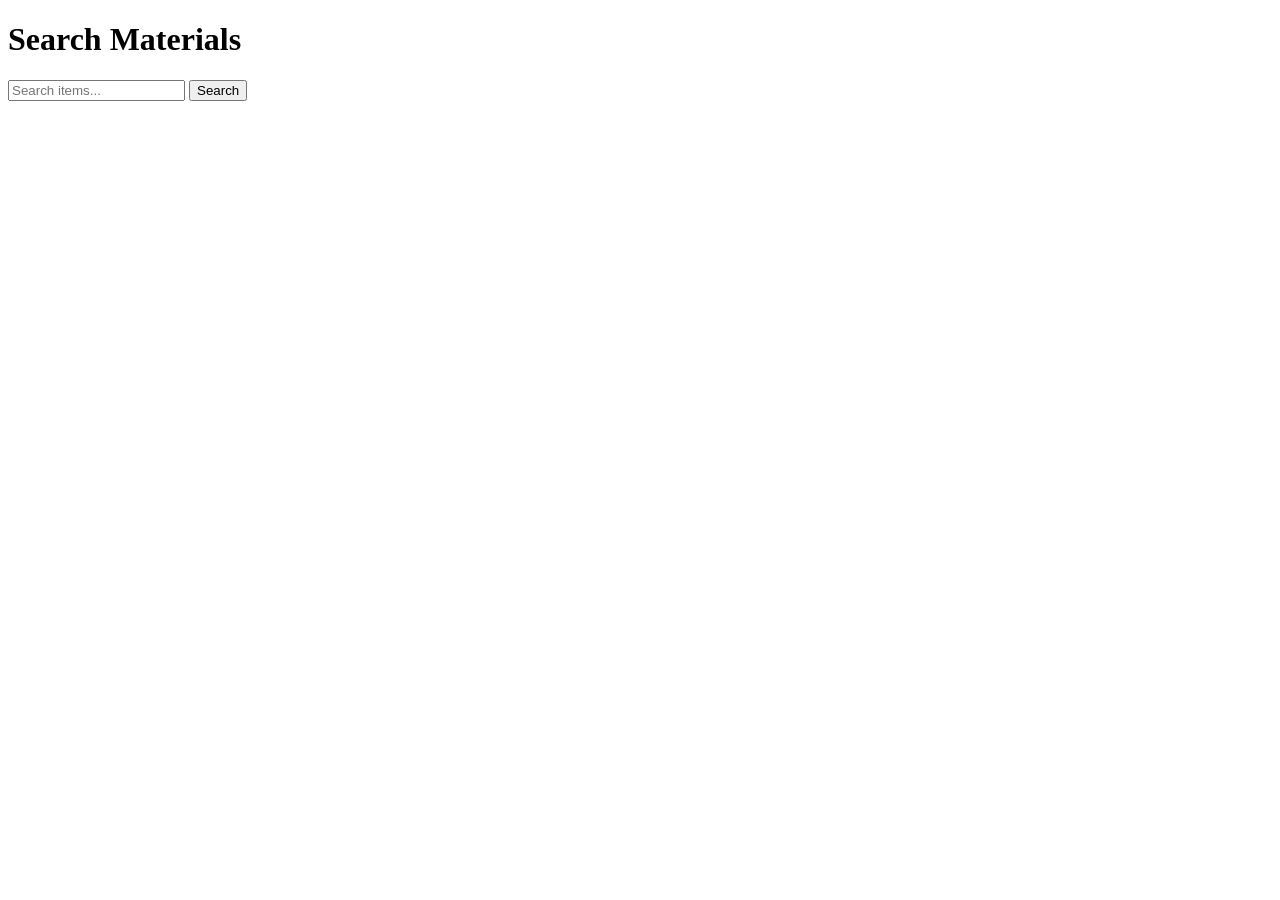
==== app/items.html @ 4fd1e631 "uploading the HTML Structure" ====
<!DOCTYPE html>
<html lang="en">
<head>
    <meta charset="UTF-8">
    <title>Search Materials — KANBAS</title>
    <link rel="preconnect" href="https://fonts.googleapis.com">
    <link href="https://fonts.googleapis.com/css2?family=Space+Mono:wght@400;700&family=Inter:wght@400;500;600;700&family=JetBrains+Mono:wght@400;500;700&display=swap" rel="stylesheet">
    <link rel="stylesheet" href="css/style.css">
</head>
<body class="app">
<div class="app-layout">
    <div id="nav-container"></div>
    <div class="content">
        <h1>Search Materials</h1>
        <p id="draft-hint" style="color:#777; margin-bottom:16px;"></p>

        <div id="category-tabs" class="category-tabs"></div>

        <form class="search-box" onsubmit="return false;">
            <input type="text" id="search-input" placeholder="Search items...">
            <button type="button" id="search-btn">Search</button>
        </form>

        <div id="item-grid"></div>
    </div>
</div>

<script src="js/nav.js"></script>
<script src="js/items-data.js"></script>
<script src="js/kanbas-store.js"></script>
<script>
    renderNav('items');

    const draft = getDraft();
    const hint = document.getElementById('draft-hint');
    hint.innerHTML = draft
        ? 'Building "<strong>' + draft.name + '</strong>" (' + getCategoryLabel(draft.category) + ') — <a href="kanbas_build.html">go to builder</a>'
        : 'Browsing only. <a href="kanbas_new.html">Start a Kanbas</a> to add items to a list.';

    let activeCategory = '';

    function renderTabs() {
        const tabsHtml = ['<button type="button" class="cat-tab' + (activeCategory === '' ? ' active' : '') + '" data-cat="">All</button>']
            .concat(CATEGORIES.map(function (c) {
                return '<button type="button" class="cat-tab' + (activeCategory === c.key ? ' active' : '') + '" data-cat="' + c.key + '">' + c.label + '</button>';
            }));
        document.getElementById('category-tabs').innerHTML = tabsHtml.join('');

        document.querySelectorAll('.cat-tab').forEach(function (btn) {
            btn.addEventListener('click', function () {
                activeCategory = btn.dataset.cat;
                renderTabs();
                renderGrid(document.getElementById('search-input').value);
            });
        });
    }

    function renderGrid(query) {
        const results = searchItems(query, activeCategory);
        const grid = document.getElementById('item-grid');

        if (results.length === 0) {
            grid.innerHTML = '<div class="empty-state">No items found.</div>';
            return;
        }

        grid.innerHTML = '<div class="item-grid">' + results.map(function (item) {
            return '<a class="item-card" href="item_detail.html?id=' + item.id + '">' +
                '<div class="name">' + item.name + '</div>' +
                '<div class="price">' + formatPeso(item.price) + '</div>' +
                '<div class="unit">per ' + item.unit + '</div>' +
                '</a>';
        }).join('') + '</div>';
    }

    renderTabs();
    renderGrid('');

    document.getElementById('search-btn').addEventListener('click', function () {
        renderGrid(document.getElementById('search-input').value);
    });
    document.getElementById('search-input').addEventListener('keyup', function () {
        renderGrid(this.value);
    });
</script>
</body>
</html>
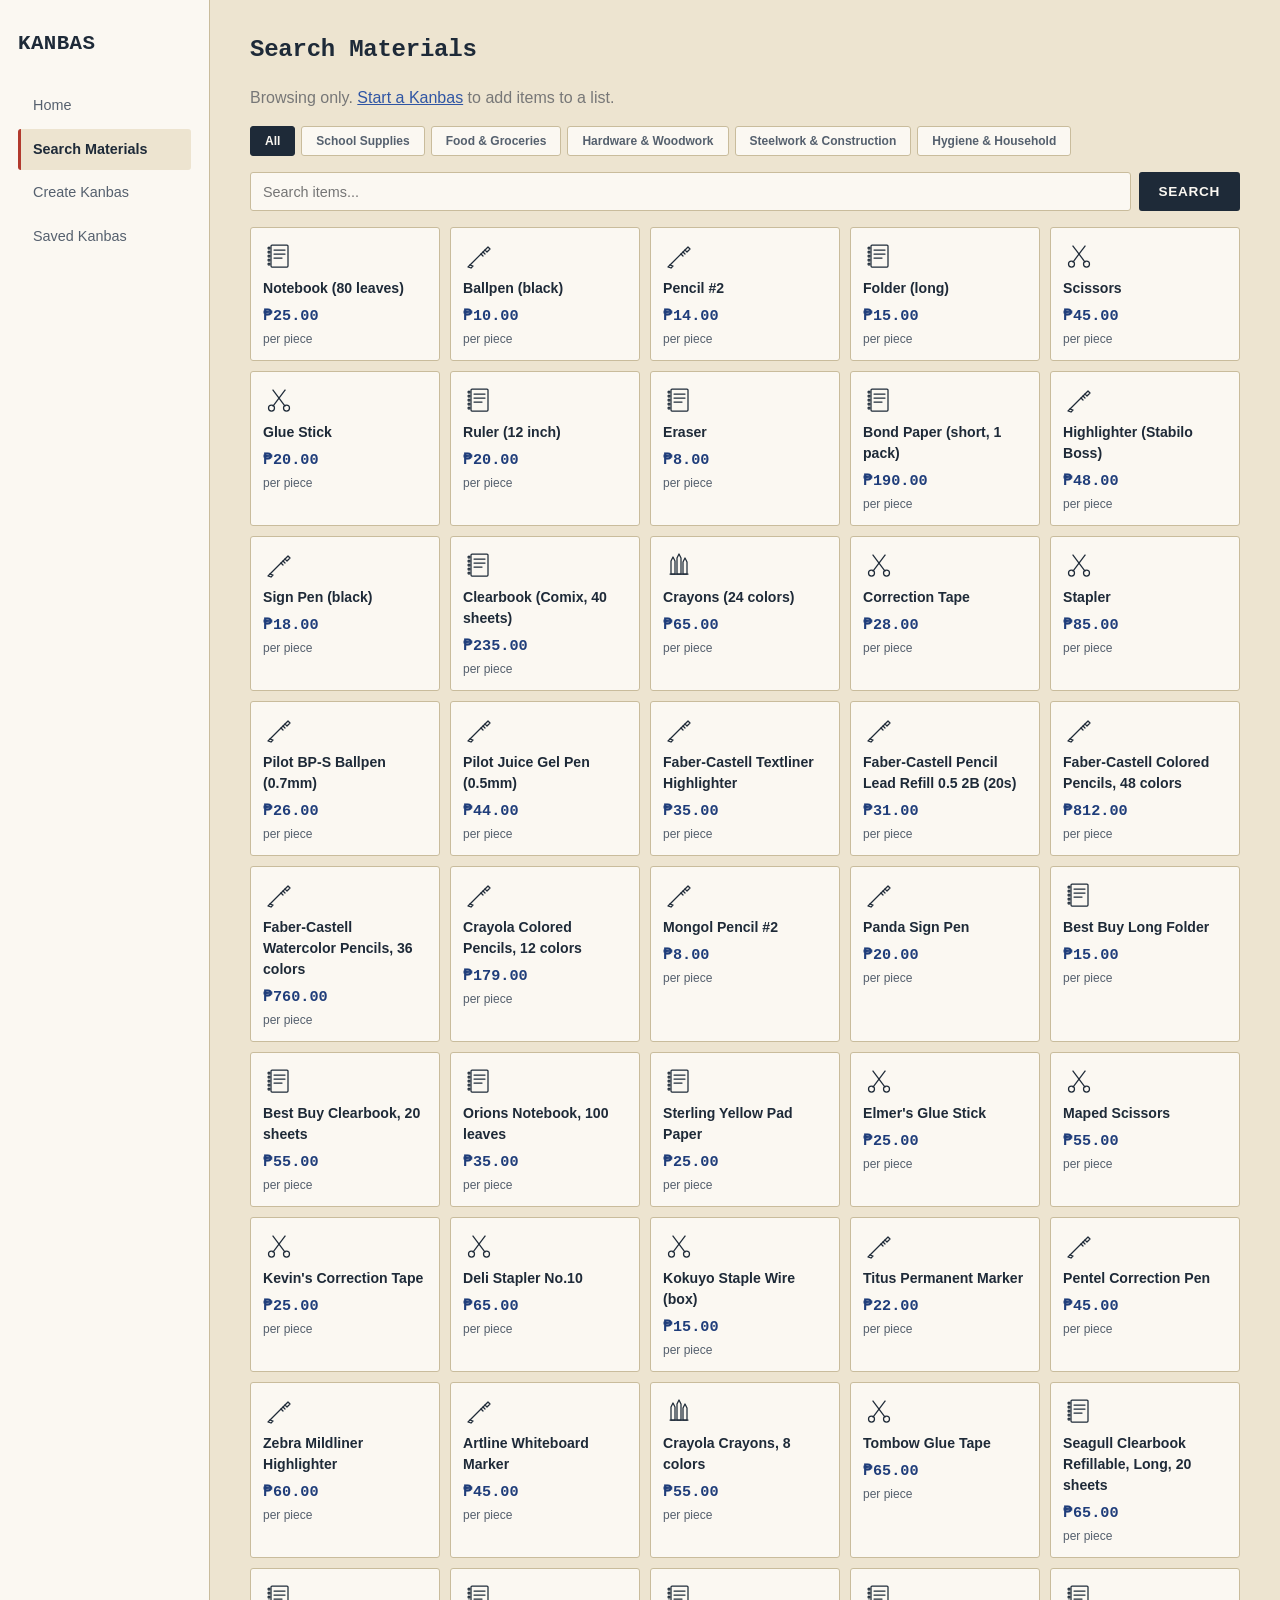
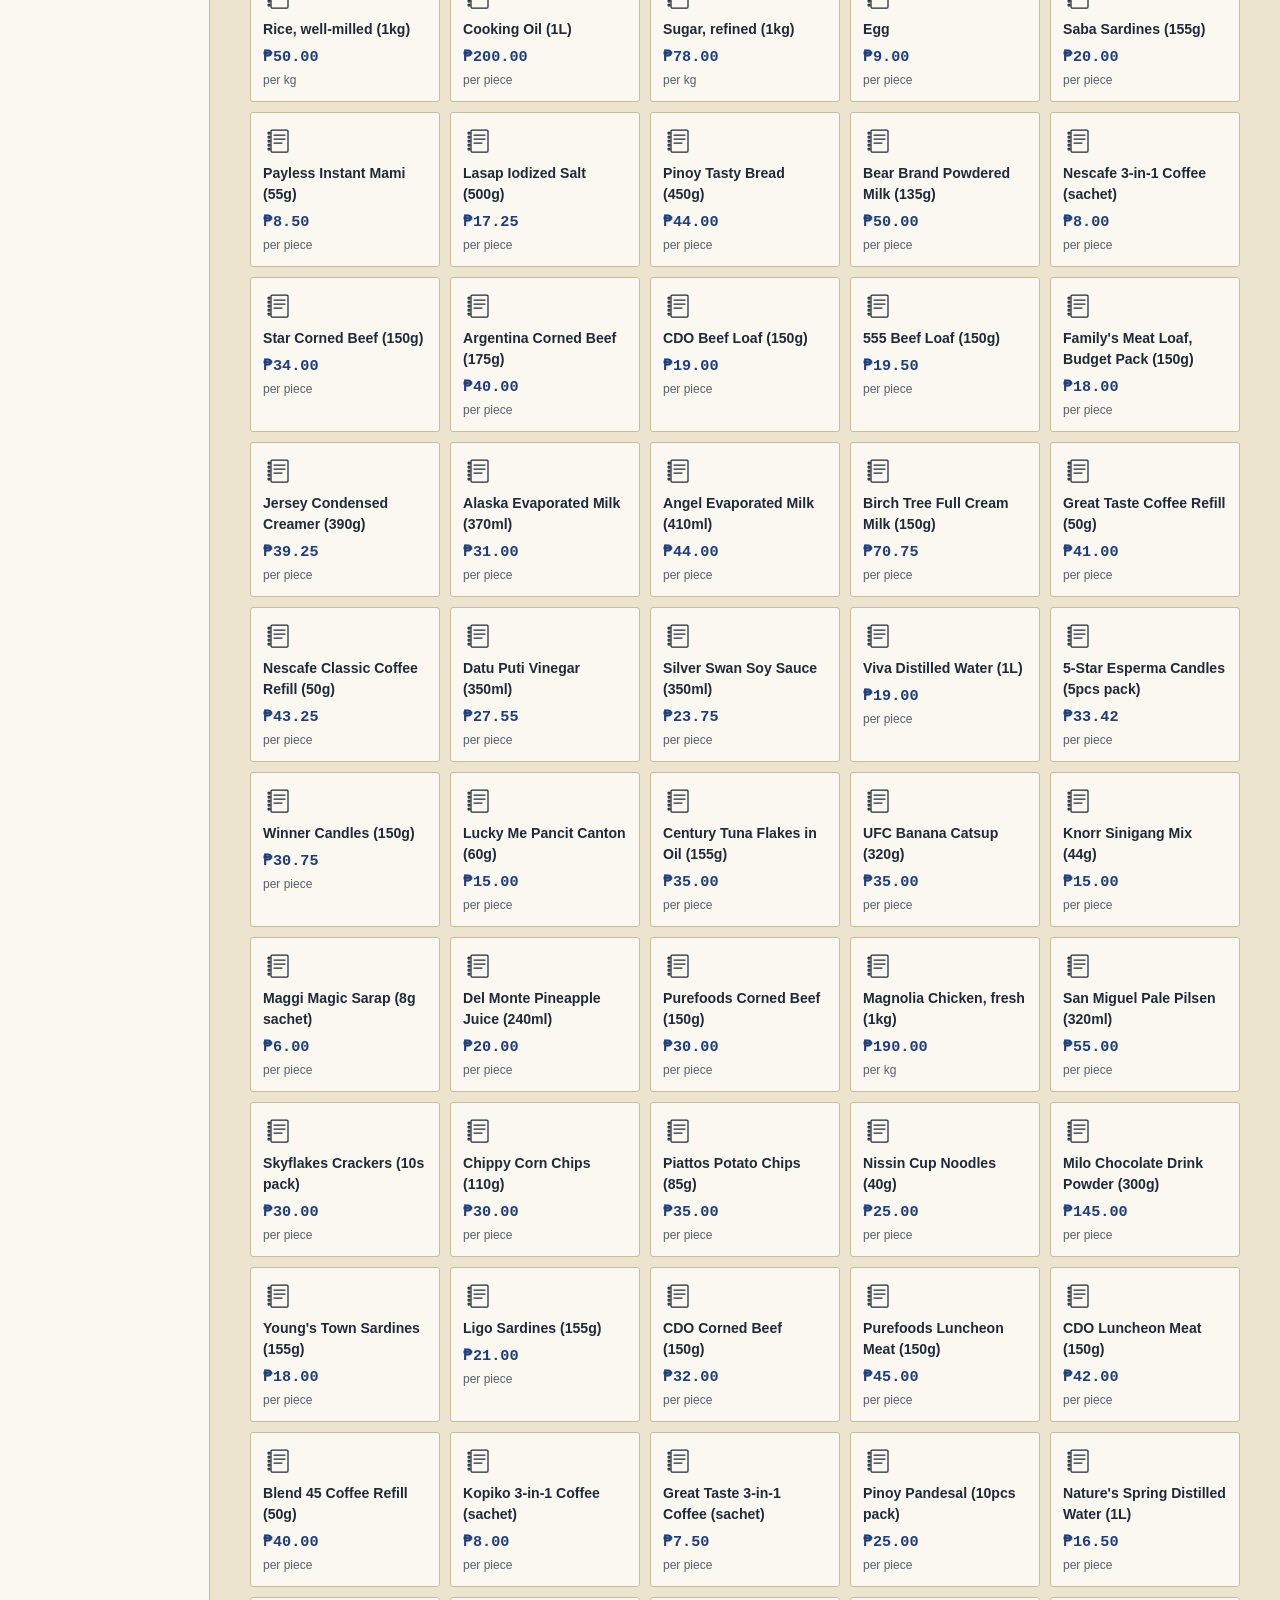
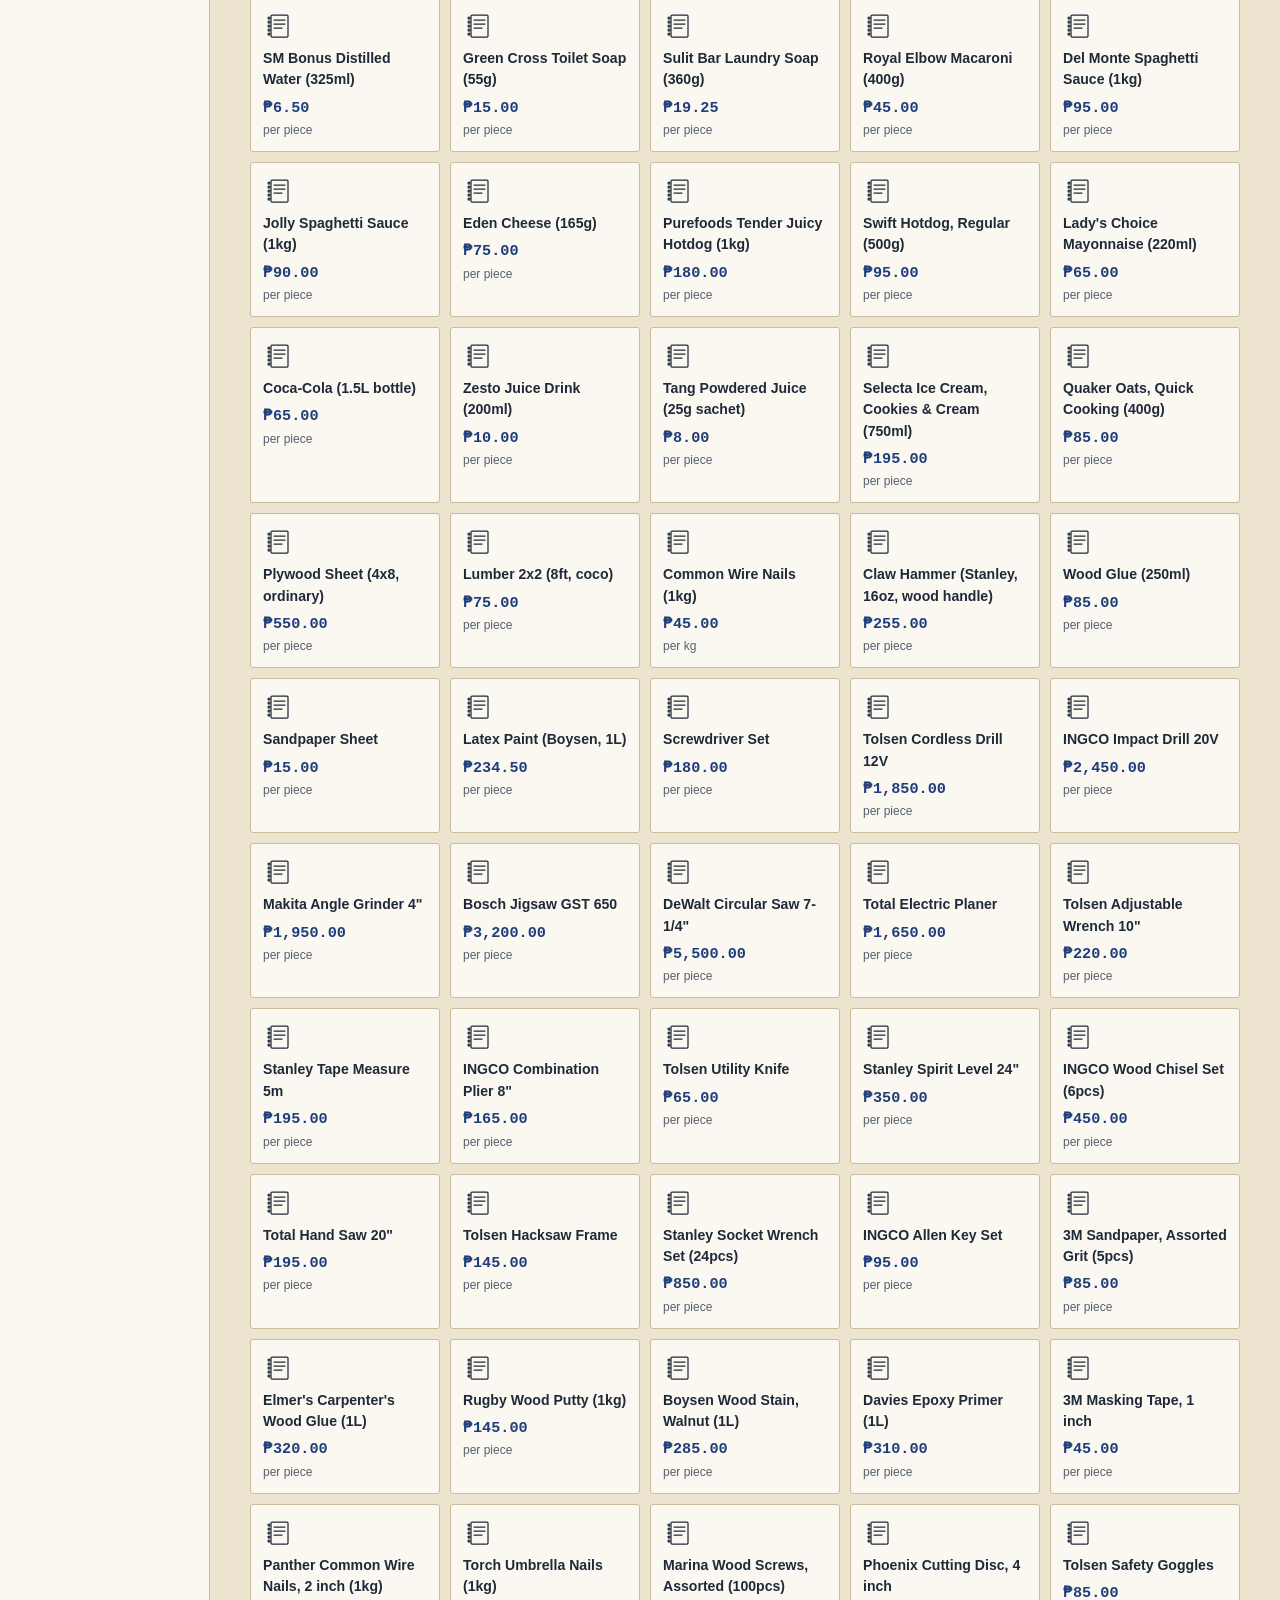
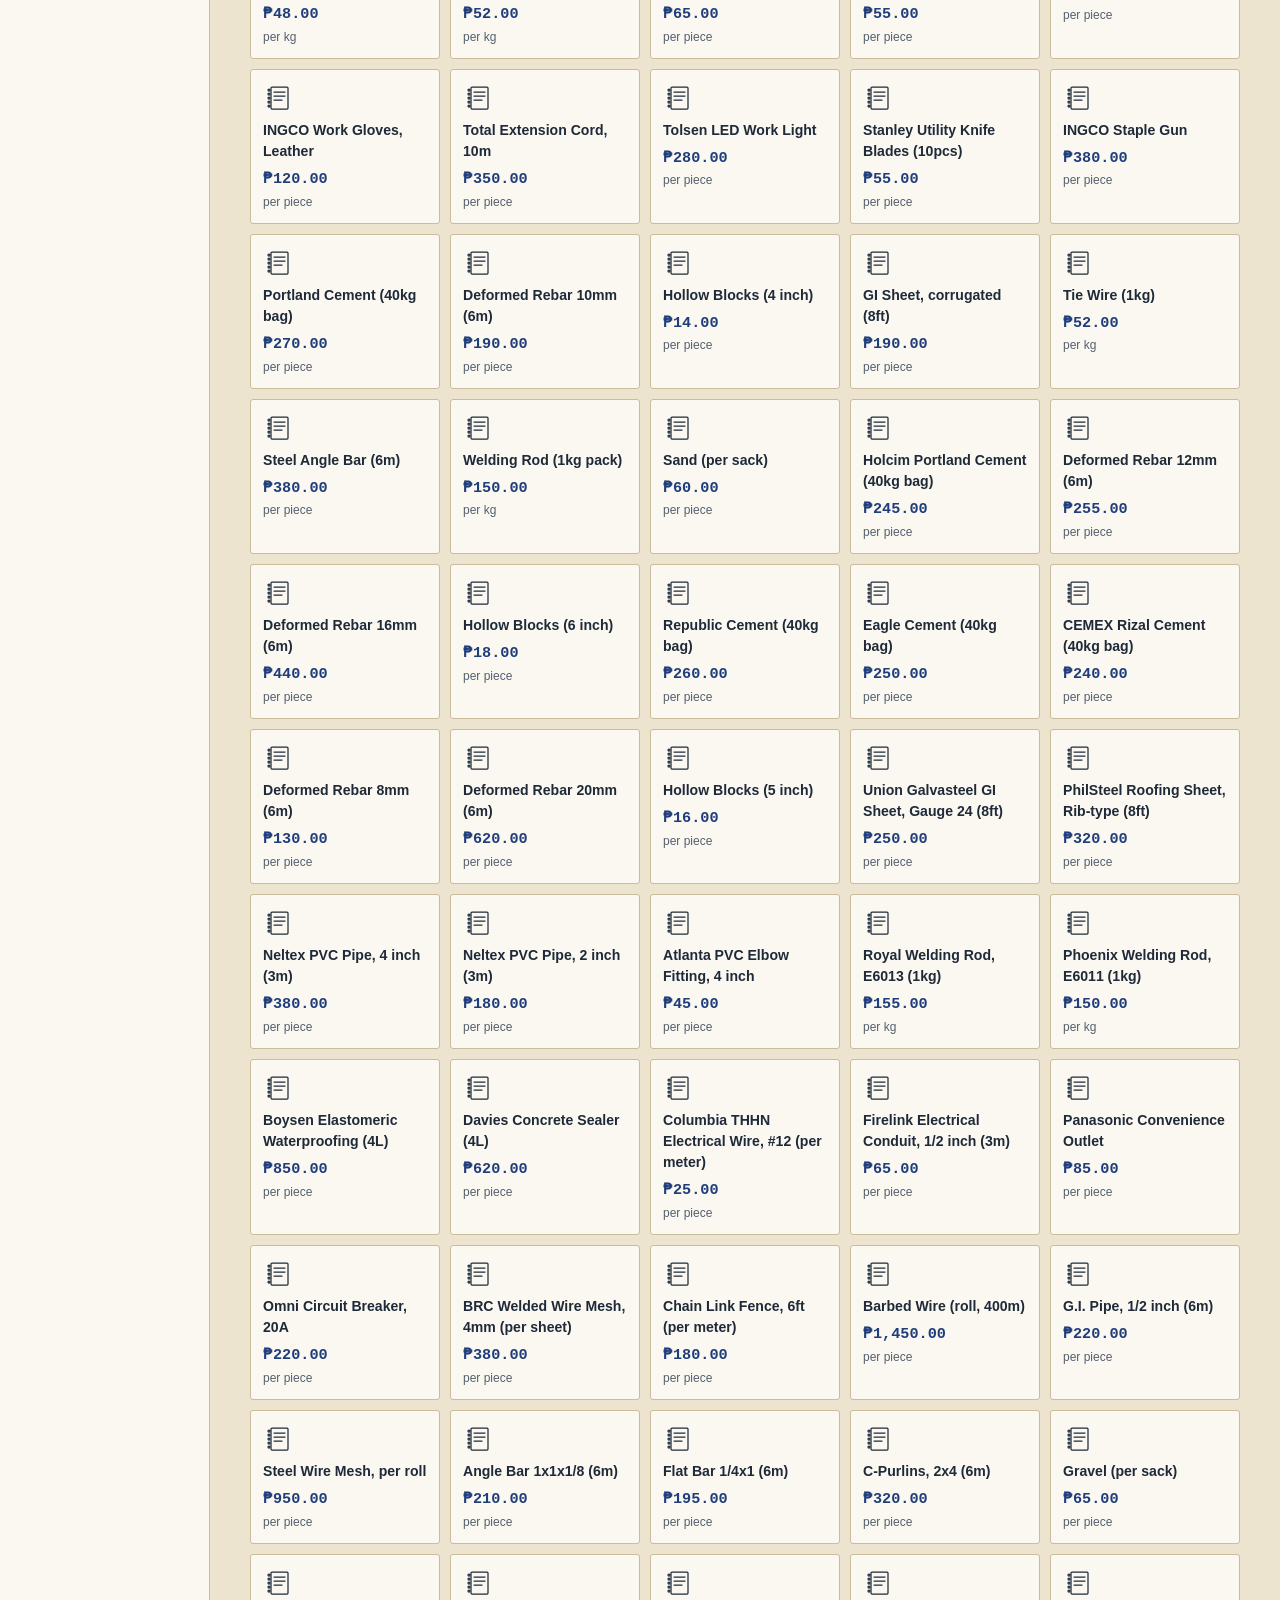
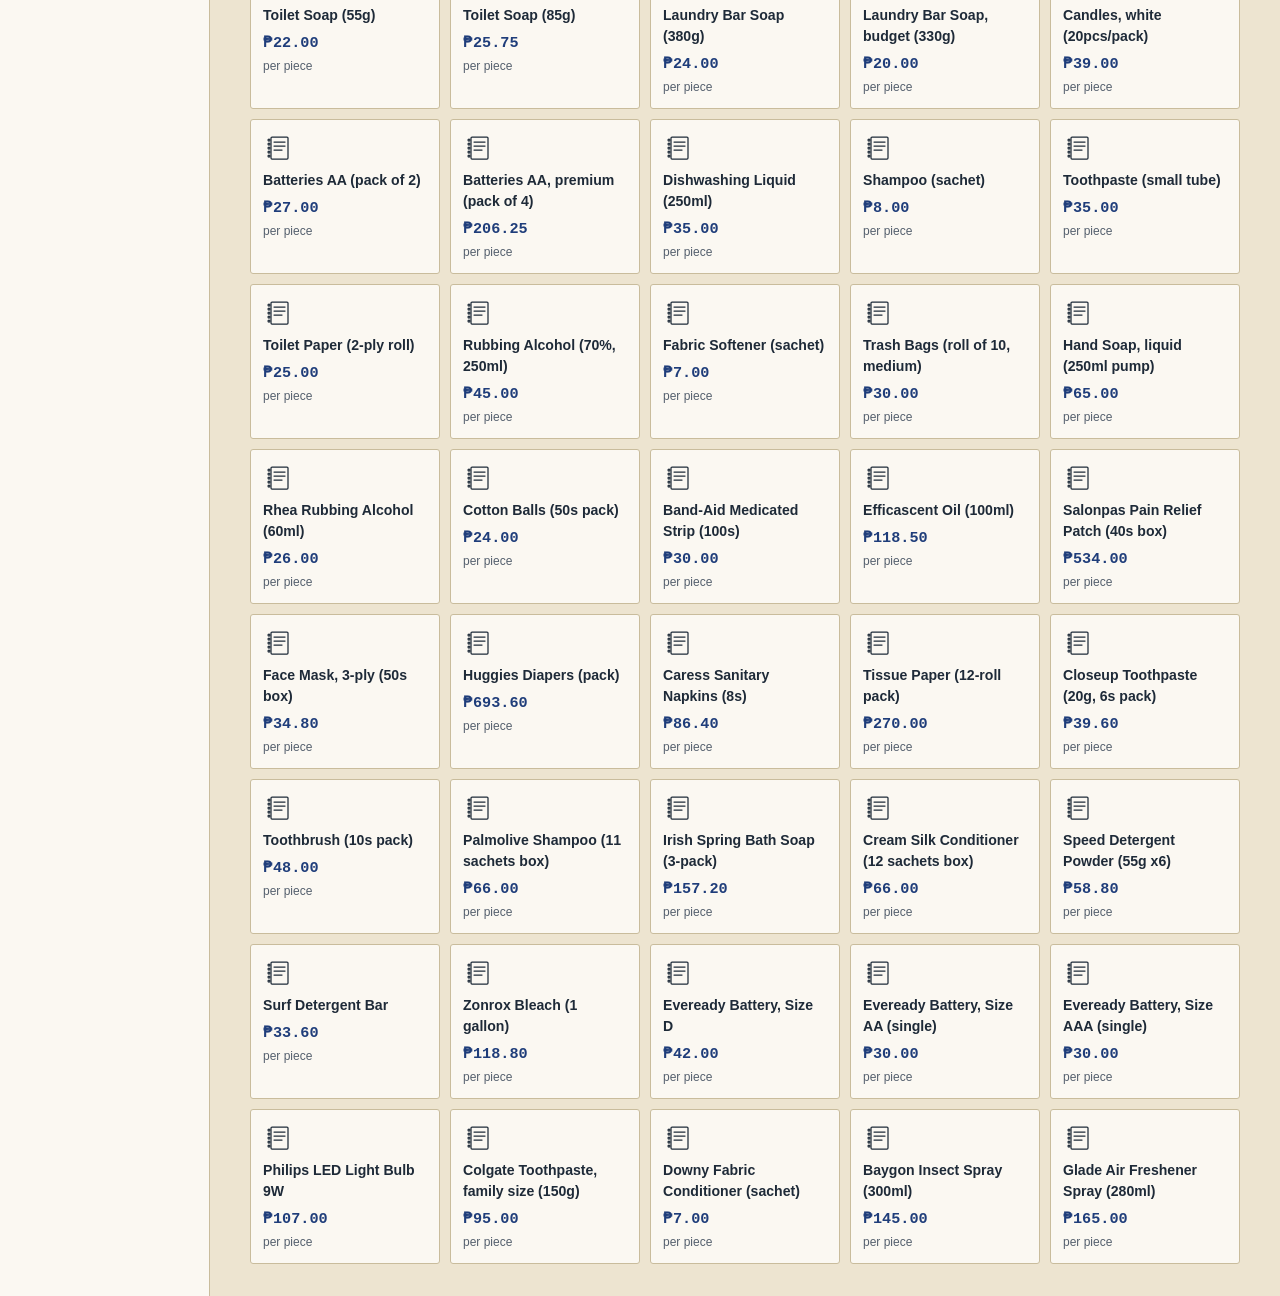
==== commit 02a45e16: "first batch item icons school supplies" ====
--- a/app/items.html
+++ b/app/items.html
@@ -27,6 +27,7 @@
 
 <script src="js/nav.js"></script>
 <script src="js/items-data.js"></script>
+<script src="js/icons-data.js"></script>
 <script src="js/kanbas-store.js"></script>
 <script>
     renderNav('items');
@@ -66,6 +67,7 @@
 
         grid.innerHTML = '<div class="item-grid">' + results.map(function (item) {
             return '<a class="item-card" href="item_detail.html?id=' + item.id + '">' +
+                '<div class="item-icon">' + getIconSvg(getIconForItem(item)) + '</div>' +
                 '<div class="name">' + item.name + '</div>' +
                 '<div class="price">' + formatPeso(item.price) + '</div>' +
                 '<div class="unit">per ' + item.unit + '</div>' +
--- a/app/css/style.css
+++ b/app/css/style.css
@@ -0,0 +1,708 @@
+/* ============================================================
+   KANBAS — Design tokens
+   Manila-folder / ledger-paper aesthetic. See docs/decisions/
+   for reasoning (ADR 0007, design pass).
+   ============================================================ */
+
+:root {
+    --paper: #EDE4D0;        /* manila folder background */
+    --paper-light: #FBF8F2;  /* card/panel surface, off-white paper */
+    --ink: #1E2A38;          /* primary text — ballpen ink navy-black */
+    --ink-soft: #55606E;     /* secondary/muted text */
+    --accent-blue: #2F55A4;  /* ballpen blue — primary interactive */
+    --accent-blue-dark: #1F3D7A;
+    --accent-red: #B23A2E;   /* red pen — remove/alert */
+    --accent-red-soft: #F3E3E0;
+    --line: #C9BC9C;         /* ledger rule line */
+    --line-light: #E2D9C2;
+    --radius: 3px;
+}
+
+* {
+    box-sizing: border-box;
+    margin: 0;
+    padding: 0;
+}
+
+body {
+    background: var(--paper);
+    color: var(--ink);
+    font-family: 'Inter', -apple-system, sans-serif;
+    line-height: 1.5;
+}
+
+a {
+    color: var(--accent-blue);
+}
+
+:focus-visible {
+    outline: 2px solid var(--accent-blue);
+    outline-offset: 2px;
+}
+
+/* ============================================================
+   Auth-card layout (kept for standalone centered cards)
+   ============================================================ */
+
+body:not(.app) {
+    display: flex;
+    align-items: center;
+    justify-content: center;
+    min-height: 100vh;
+}
+
+.auth-card {
+    width: 100%;
+    max-width: 380px;
+    padding: 32px;
+    background: var(--paper-light);
+    border: 1px solid var(--line);
+    border-radius: var(--radius);
+}
+
+.auth-card h1 {
+    font-family: 'Space Mono', monospace;
+    font-size: 1.3rem;
+    margin-bottom: 24px;
+}
+
+/* ============================================================
+   App layout
+   ============================================================ */
+
+body.app {
+    display: block;
+}
+
+.app-layout {
+    display: flex;
+    min-height: 100vh;
+}
+
+.sidebar {
+    width: 210px;
+    flex-shrink: 0;
+    background: var(--paper-light);
+    border-right: 1px solid var(--line);
+    padding: 28px 18px;
+    display: flex;
+    flex-direction: column;
+    gap: 2px;
+}
+
+.sidebar-title {
+    font-family: 'Space Mono', monospace;
+    font-weight: 700;
+    font-size: 1.3rem;
+    letter-spacing: 0.02em;
+    margin-bottom: 24px;
+    color: var(--ink);
+}
+
+.sidebar a {
+    display: block;
+    padding: 10px 12px;
+    border-radius: var(--radius);
+    color: var(--ink-soft);
+    text-decoration: none;
+    font-size: 0.9rem;
+    font-weight: 500;
+    border-left: 3px solid transparent;
+}
+
+.sidebar a:hover {
+    background: var(--line-light);
+    color: var(--ink);
+}
+
+.sidebar a.active {
+    background: var(--paper);
+    color: var(--ink);
+    border-left: 3px solid var(--accent-red);
+    font-weight: 700;
+}
+
+.content {
+    flex: 1;
+    padding: 32px 40px;
+    max-width: 1100px;
+}
+
+.content h1 {
+    font-family: 'Space Mono', monospace;
+    font-size: 1.5rem;
+    margin-bottom: 18px;
+    letter-spacing: -0.01em;
+}
+
+.content h2 {
+    font-family: 'Space Mono', monospace;
+    font-size: 1rem;
+    text-transform: uppercase;
+    letter-spacing: 0.06em;
+    color: var(--ink-soft);
+    margin-bottom: 12px;
+}
+
+/* ============================================================
+   Split panel
+   ============================================================ */
+
+.split-panel {
+    display: flex;
+    gap: 24px;
+    align-items: flex-start;
+}
+
+.panel {
+    flex: 1;
+    background: var(--paper-light);
+    border: 1px solid var(--line);
+    border-radius: var(--radius);
+    padding: 22px;
+}
+
+/* ============================================================
+   Item grid / cards
+   ============================================================ */
+
+.item-grid {
+    display: grid;
+    grid-template-columns: repeat(auto-fill, minmax(160px, 1fr));
+    gap: 10px;
+}
+
+.item-card {
+    background: var(--paper-light);
+    border: 1px solid var(--line);
+    border-radius: var(--radius);
+    padding: 12px;
+    text-decoration: none;
+    color: var(--ink);
+    transition: border-color 0.15s ease, transform 0.15s ease;
+}
+
+.item-card:hover {
+    border-color: var(--accent-blue);
+    transform: translateY(-1px);
+}
+
+.item-card .name {
+    font-weight: 600;
+    font-size: 0.88rem;
+    margin-bottom: 6px;
+}
+
+.item-card .price {
+    font-family: 'JetBrains Mono', monospace;
+    color: var(--accent-blue-dark);
+    font-size: 0.95rem;
+    font-weight: 700;
+}
+
+.item-card .unit {
+    color: var(--ink-soft);
+    font-size: 0.75rem;
+    margin-top: 2px;
+}
+
+/* ============================================================
+   Source verification tag
+   ============================================================ */
+
+.source-tag {
+    display: inline-block;
+    margin-top: 10px;
+    padding: 5px 10px;
+    border-radius: var(--radius);
+    font-family: 'JetBrains Mono', monospace;
+    font-size: 0.72rem;
+}
+
+.source-tag.verified {
+    background: #E4EDE0;
+    color: #3D6B32;
+}
+
+.source-tag.estimated {
+    background: var(--line-light);
+    color: var(--ink-soft);
+}
+
+/* ============================================================
+   Category tabs
+   ============================================================ */
+
+.category-tabs {
+    display: flex;
+    flex-wrap: wrap;
+    gap: 6px;
+    margin-bottom: 16px;
+}
+
+.cat-tab {
+    width: auto;
+    background: var(--paper-light);
+    color: var(--ink-soft);
+    border: 1px solid var(--line);
+    padding: 7px 14px;
+    font-size: 0.75rem;
+    text-transform: none;
+    letter-spacing: 0;
+    font-weight: 600;
+}
+
+.cat-tab:hover {
+    border-color: var(--accent-blue);
+    background: var(--paper-light);
+    color: var(--ink);
+}
+
+.cat-tab.active {
+    background: var(--ink);
+    color: var(--paper-light);
+    border-color: var(--ink);
+}
+
+/* ============================================================
+   Search
+   ============================================================ */
+
+.search-box {
+    display: flex;
+    gap: 8px;
+    margin-bottom: 16px;
+}
+
+.search-box input {
+    flex: 1;
+    padding: 10px 12px;
+    border: 1px solid var(--line);
+    border-radius: var(--radius);
+    background: var(--paper-light);
+    font-family: 'Inter', sans-serif;
+    font-size: 0.9rem;
+}
+
+.search-box input:focus {
+    border-color: var(--accent-blue);
+    outline: none;
+}
+
+/* ============================================================
+   Buttons — stamped/official look
+   ============================================================ */
+
+button, .field input, select {
+    font-family: 'Inter', sans-serif;
+}
+
+button {
+    width: 100%;
+    padding: 11px;
+    background: var(--ink);
+    color: var(--paper-light);
+    border: 2px solid var(--ink);
+    border-radius: var(--radius);
+    font-size: 0.85rem;
+    font-weight: 700;
+    text-transform: uppercase;
+    letter-spacing: 0.05em;
+    cursor: pointer;
+    transition: background 0.15s ease, color 0.15s ease;
+}
+
+button:hover {
+    background: var(--accent-blue);
+    border-color: var(--accent-blue);
+}
+
+.small-btn {
+    width: auto;
+    padding: 7px 14px;
+    font-size: 0.75rem;
+}
+
+.remove-btn {
+    width: auto;
+    background: transparent;
+    color: var(--accent-red);
+    border: 2px solid var(--accent-red);
+    padding: 6px 12px;
+    font-size: 0.72rem;
+}
+
+.remove-btn:hover {
+    background: var(--accent-red);
+    color: var(--paper-light);
+    border-color: var(--accent-red);
+}
+
+.search-box button {
+    width: auto;
+    padding: 10px 18px;
+}
+
+/* ============================================================
+   Tables — ledger style
+   ============================================================ */
+
+table {
+    width: 100%;
+    border-collapse: collapse;
+    margin-bottom: 12px;
+}
+
+th {
+    text-align: left;
+    padding: 8px 8px;
+    font-family: 'Space Mono', monospace;
+    font-size: 0.7rem;
+    text-transform: uppercase;
+    letter-spacing: 0.06em;
+    color: var(--ink-soft);
+    border-bottom: 2px solid var(--ink);
+}
+
+td {
+    text-align: left;
+    padding: 9px 8px;
+    border-bottom: 1px solid var(--line-light);
+    font-size: 0.88rem;
+}
+
+td:nth-child(3), td:nth-child(4) {
+    font-family: 'JetBrains Mono', monospace;
+}
+
+/* ============================================================
+   Totals — the "stamped total" block
+   ============================================================ */
+
+.totals {
+    text-align: right;
+    font-family: 'JetBrains Mono', monospace;
+    font-size: 0.9rem;
+    margin-top: 10px;
+    color: var(--ink-soft);
+}
+
+.totals .grand {
+    font-weight: 700;
+    font-size: 1.25rem;
+    color: var(--ink);
+    margin-top: 6px;
+    padding-top: 10px;
+    border-top: 2px solid var(--ink);
+}
+
+/* ============================================================
+   Forms
+   ============================================================ */
+
+.field {
+    margin-bottom: 16px;
+}
+
+.field label {
+    display: block;
+    font-size: 0.78rem;
+    font-weight: 600;
+    margin-bottom: 5px;
+    color: var(--ink-soft);
+}
+
+.field input, .field select {
+    width: 100%;
+    padding: 10px 12px;
+    border: 1px solid var(--line);
+    border-radius: var(--radius);
+    background: var(--paper-light);
+    font-size: 0.9rem;
+}
+
+.field input:focus, .field select:focus {
+    border-color: var(--accent-blue);
+    outline: none;
+}
+
+.inline-form {
+    display: flex;
+    gap: 8px;
+    margin-top: 10px;
+}
+
+.inline-form input {
+    padding: 8px 10px;
+    border: 1px solid var(--line);
+    border-radius: var(--radius);
+    background: var(--paper-light);
+}
+
+/* ============================================================
+   States / messages
+   ============================================================ */
+
+.error {
+    background: var(--accent-red-soft);
+    color: var(--accent-red);
+    padding: 11px 14px;
+    border-radius: var(--radius);
+    margin-bottom: 16px;
+    font-size: 0.85rem;
+    border-left: 3px solid var(--accent-red);
+}
+
+.switch-link {
+    margin-top: 16px;
+    font-size: 0.88rem;
+    text-align: center;
+    color: var(--ink-soft);
+}
+
+.empty-state {
+    color: var(--ink-soft);
+    font-size: 0.88rem;
+    padding: 28px 0;
+    text-align: center;
+}
+
+/* ============================================================
+   Kanbas list items
+   ============================================================ */
+
+.kanbas-list-item {
+    display: block;
+    padding: 14px 16px;
+    background: var(--paper-light);
+    border: 1px solid var(--line);
+    border-left: 3px solid var(--line);
+    border-radius: var(--radius);
+    margin-bottom: 8px;
+    text-decoration: none;
+    color: var(--ink);
+    transition: border-left-color 0.15s ease;
+}
+
+.kanbas-list-item:hover {
+    border-left-color: var(--accent-blue);
+}
+
+.kanbas-list-item strong {
+    font-weight: 700;
+}
+
+.kanbas-list-item .meta {
+    color: var(--ink-soft);
+    font-size: 0.8rem;
+    margin-top: 3px;
+    font-family: 'JetBrains Mono', monospace;
+}
+
+/* ============================================================
+   Landing page
+   ============================================================ */
+
+.landing {
+    min-height: 100vh;
+    display: flex;
+    flex-direction: column;
+    background: var(--paper);
+    background-image:
+        repeating-linear-gradient(var(--paper) 0px, var(--paper) 31px, var(--line-light) 32px);
+}
+
+.landing-nav {
+    display: flex;
+    justify-content: space-between;
+    align-items: center;
+    padding: 28px 48px;
+}
+
+.landing-wordmark {
+    font-family: 'Space Mono', monospace;
+    font-weight: 700;
+    font-size: 1.3rem;
+    letter-spacing: 0.02em;
+    color: var(--ink);
+    text-decoration: none;
+}
+
+.landing-nav a.enter-link {
+    font-family: 'Space Mono', monospace;
+    font-size: 0.82rem;
+    font-weight: 700;
+    text-transform: uppercase;
+    letter-spacing: 0.05em;
+    color: var(--ink);
+    text-decoration: none;
+    border: 2px solid var(--ink);
+    padding: 9px 18px;
+    border-radius: var(--radius);
+    transition: background 0.15s ease, color 0.15s ease;
+}
+
+.landing-nav a.enter-link:hover {
+    background: var(--ink);
+    color: var(--paper-light);
+}
+
+.hero {
+    flex: 1;
+    display: flex;
+    flex-direction: column;
+    justify-content: center;
+    padding: 40px 48px 80px;
+    max-width: 900px;
+}
+
+.hero-eyebrow {
+    font-family: 'JetBrains Mono', monospace;
+    font-size: 0.78rem;
+    text-transform: uppercase;
+    letter-spacing: 0.12em;
+    color: var(--accent-blue-dark);
+    margin-bottom: 18px;
+}
+
+.hero h1 {
+    font-family: 'Space Mono', monospace;
+    font-size: clamp(1.9rem, 4.5vw, 3.1rem);
+    line-height: 1.25;
+    font-weight: 700;
+    color: var(--ink);
+    letter-spacing: -0.01em;
+}
+
+.word-stamp-wrap {
+    display: inline-flex;
+    vertical-align: bottom;
+    margin-top: 6px;
+}
+
+.word-stamp {
+    display: inline-block;
+    background: var(--ink);
+    color: var(--paper-light);
+    padding: 4px 16px 8px;
+    border-radius: var(--radius);
+    transform: rotate(-2deg);
+}
+
+.word-stamp.stamp-anim {
+    animation: stampIn 0.45s cubic-bezier(0.2, 0.8, 0.3, 1);
+}
+
+@keyframes stampIn {
+    0% { opacity: 0; transform: scale(1.6) rotate(-10deg); }
+    55% { opacity: 1; transform: scale(0.94) rotate(1deg); }
+    100% { opacity: 1; transform: scale(1) rotate(-2deg); }
+}
+
+@media (prefers-reduced-motion: reduce) {
+    .word-stamp.stamp-anim { animation: none; }
+}
+
+.hero-sub {
+    margin-top: 26px;
+    font-size: 1.05rem;
+    color: var(--ink-soft);
+    max-width: 480px;
+    line-height: 1.6;
+}
+
+.hero-cta {
+    display: flex;
+    align-items: center;
+    gap: 20px;
+    margin-top: 34px;
+}
+
+.hero-cta .btn-primary {
+    width: auto;
+    padding: 14px 26px;
+    font-size: 0.85rem;
+}
+
+.hero-cta .btn-ghost {
+    font-family: 'Space Mono', monospace;
+    font-size: 0.85rem;
+    font-weight: 700;
+    color: var(--ink);
+    text-decoration: none;
+    border-bottom: 2px solid var(--accent-red);
+    padding-bottom: 2px;
+}
+
+.how-it-works {
+    background: var(--paper-light);
+    border-top: 1px solid var(--line);
+    padding: 50px 48px;
+}
+
+.how-it-works-inner {
+    max-width: 900px;
+    display: grid;
+    grid-template-columns: repeat(3, 1fr);
+    gap: 32px;
+}
+
+.step-num {
+    font-family: 'JetBrains Mono', monospace;
+    font-weight: 700;
+    color: var(--accent-blue);
+    font-size: 0.85rem;
+    margin-bottom: 8px;
+}
+
+.step-title {
+    font-family: 'Space Mono', monospace;
+    font-weight: 700;
+    font-size: 1rem;
+    margin-bottom: 6px;
+}
+
+.step-desc {
+    color: var(--ink-soft);
+    font-size: 0.87rem;
+    line-height: 1.5;
+}
+
+@media (max-width: 720px) {
+    .how-it-works-inner {
+        grid-template-columns: 1fr;
+    }
+    .landing-nav, .hero, .how-it-works {
+        padding-left: 24px;
+        padding-right: 24px;
+    }
+    .app-layout {
+        flex-direction: column;
+    }
+    .sidebar {
+        width: 100%;
+        flex-direction: row;
+        overflow-x: auto;
+        padding: 14px;
+    }
+    .split-panel {
+        flex-direction: column;
+    }
+}
+
+
+/* =========================
+   ICONS 
+   ========================= */
+
+.item-icon {
+    color: var(--ink);
+    width: 32px;
+    height: 32px;
+    margin-bottom: 6px;
+}
+
+.item-icon svg {
+    width: 100%;
+    height: 100%;
+}
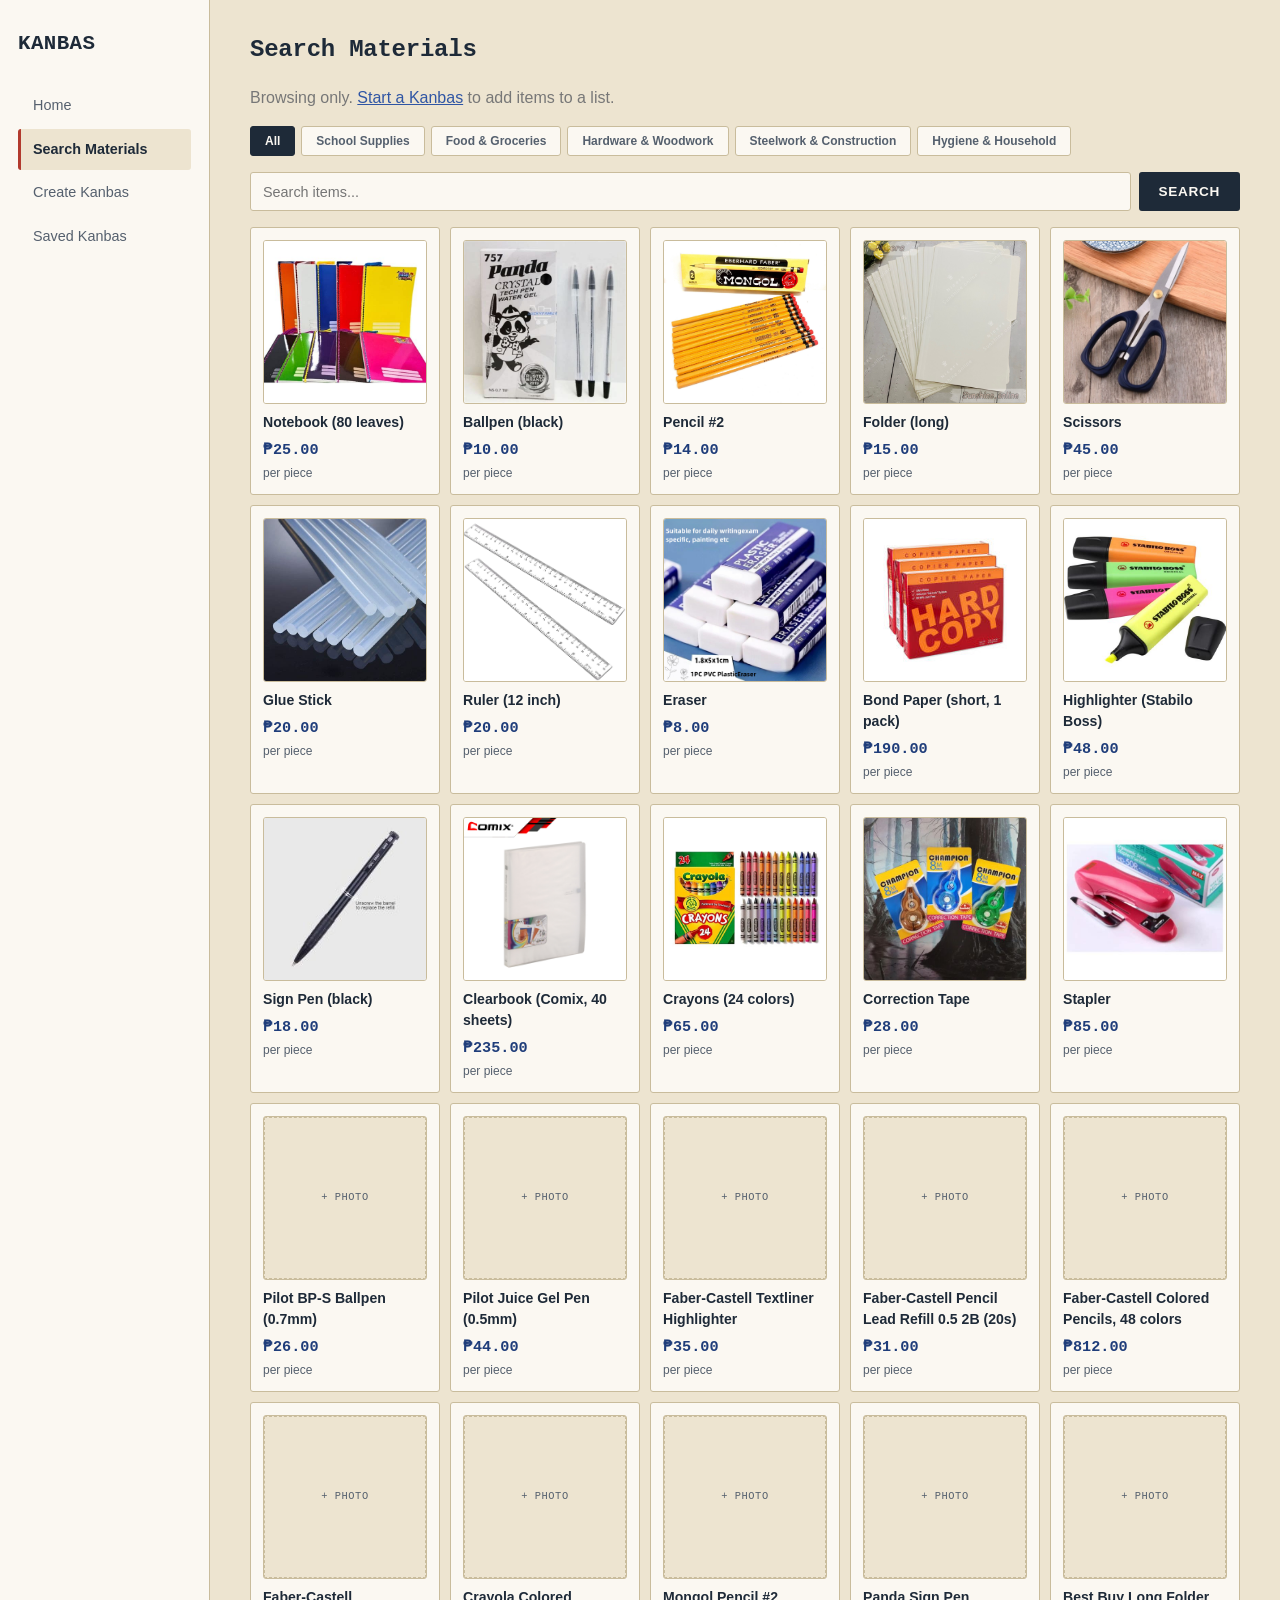
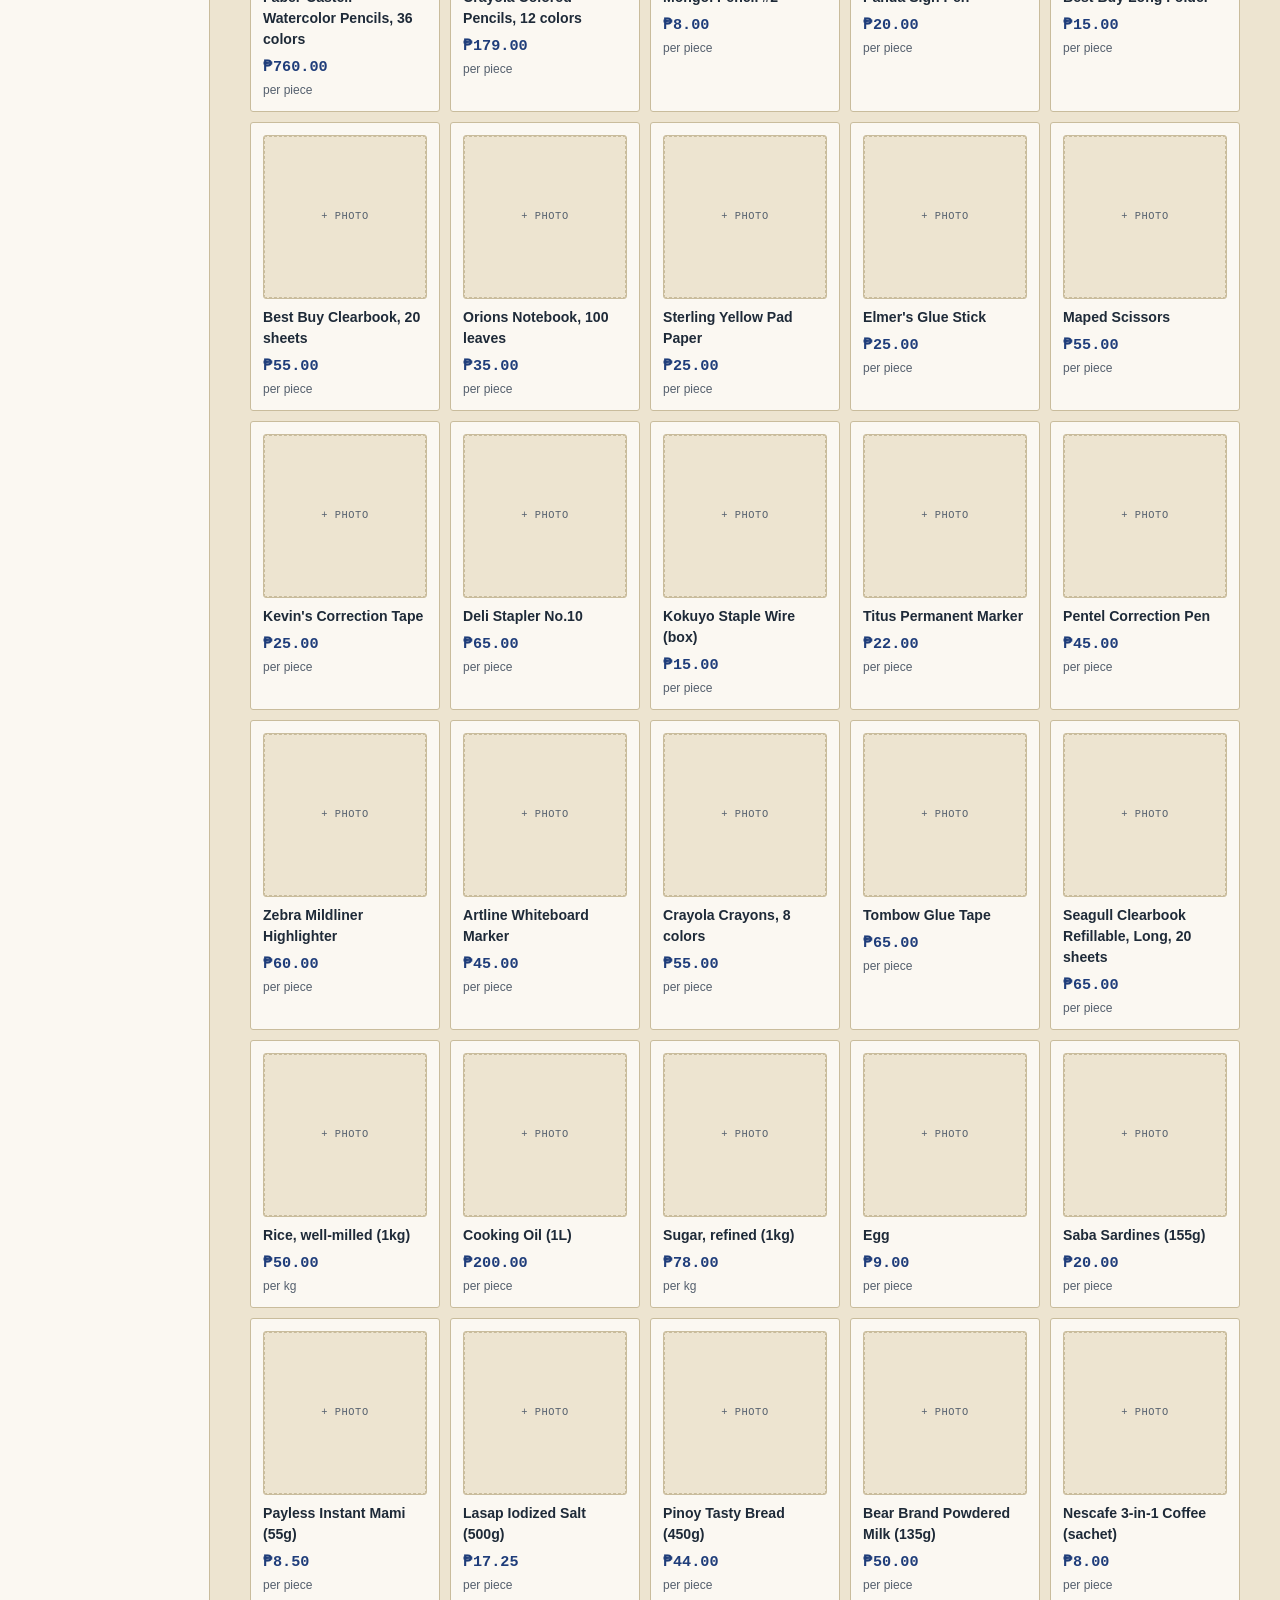
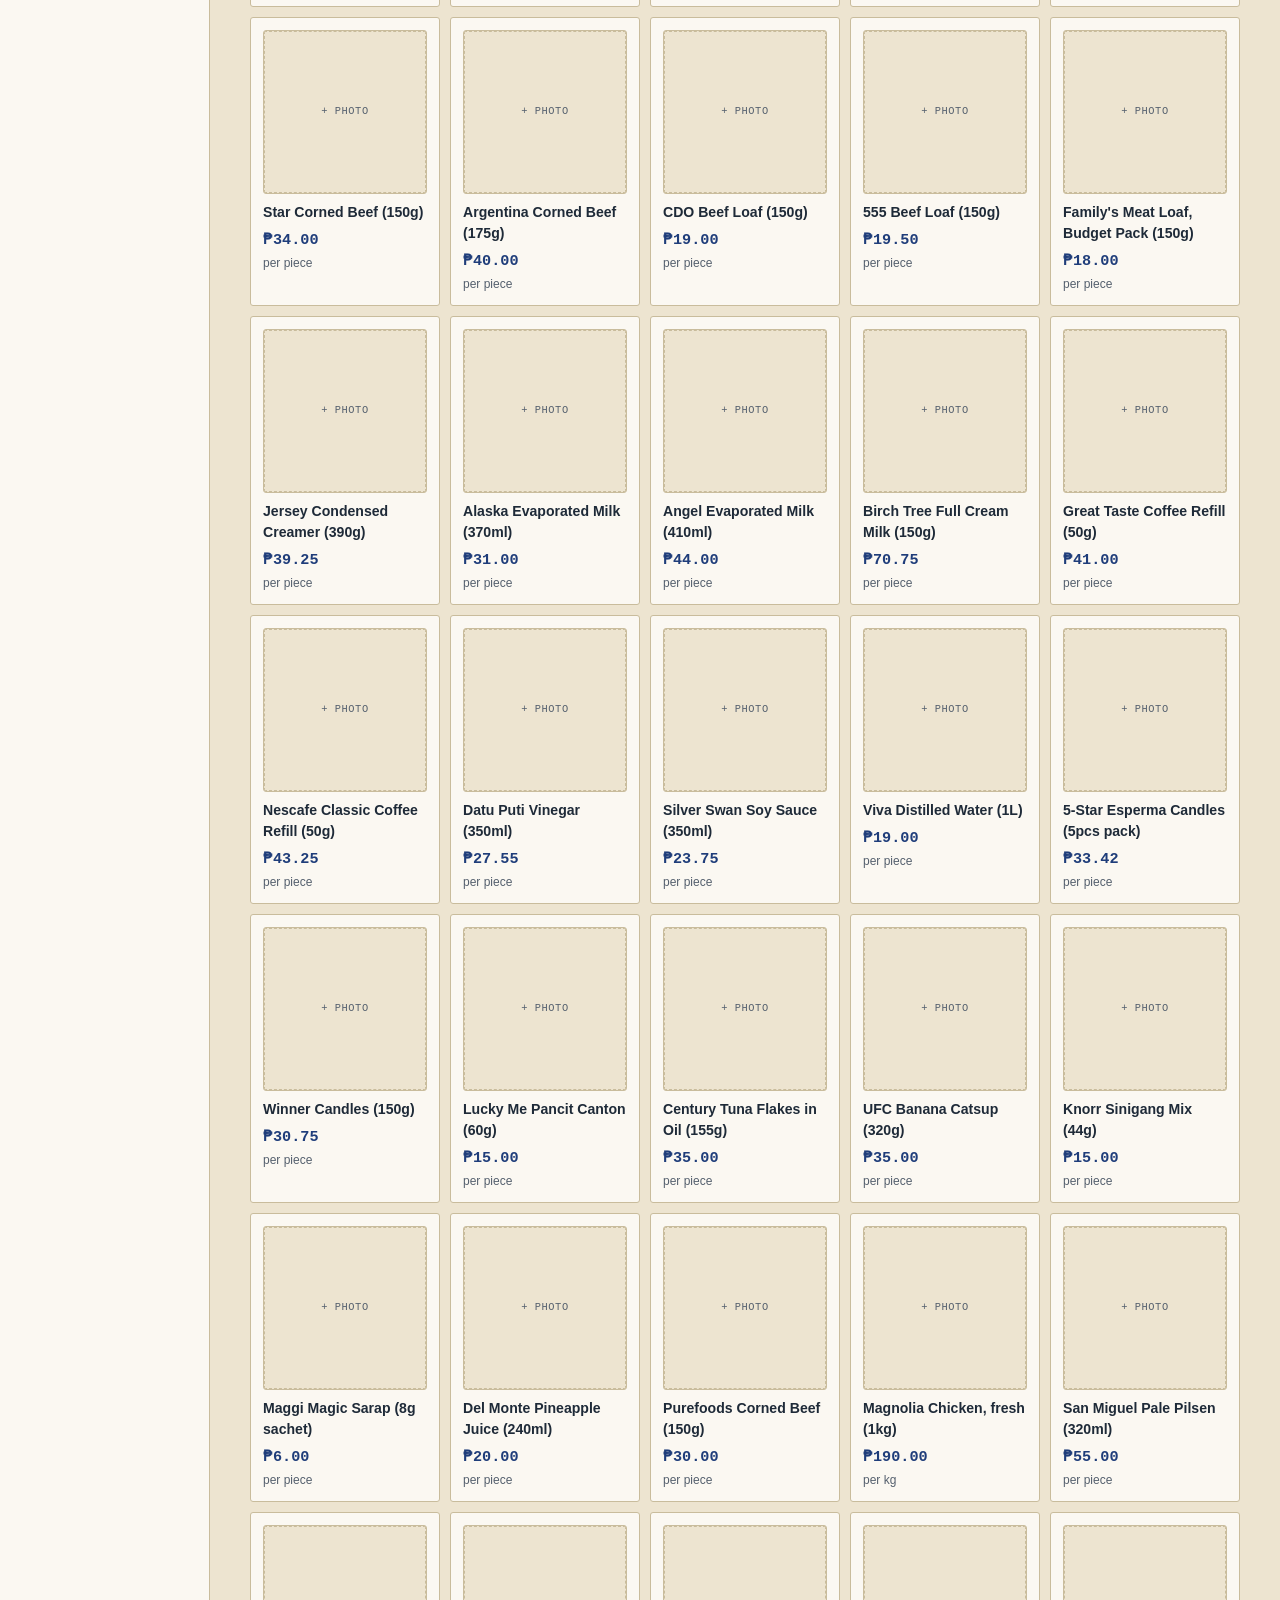
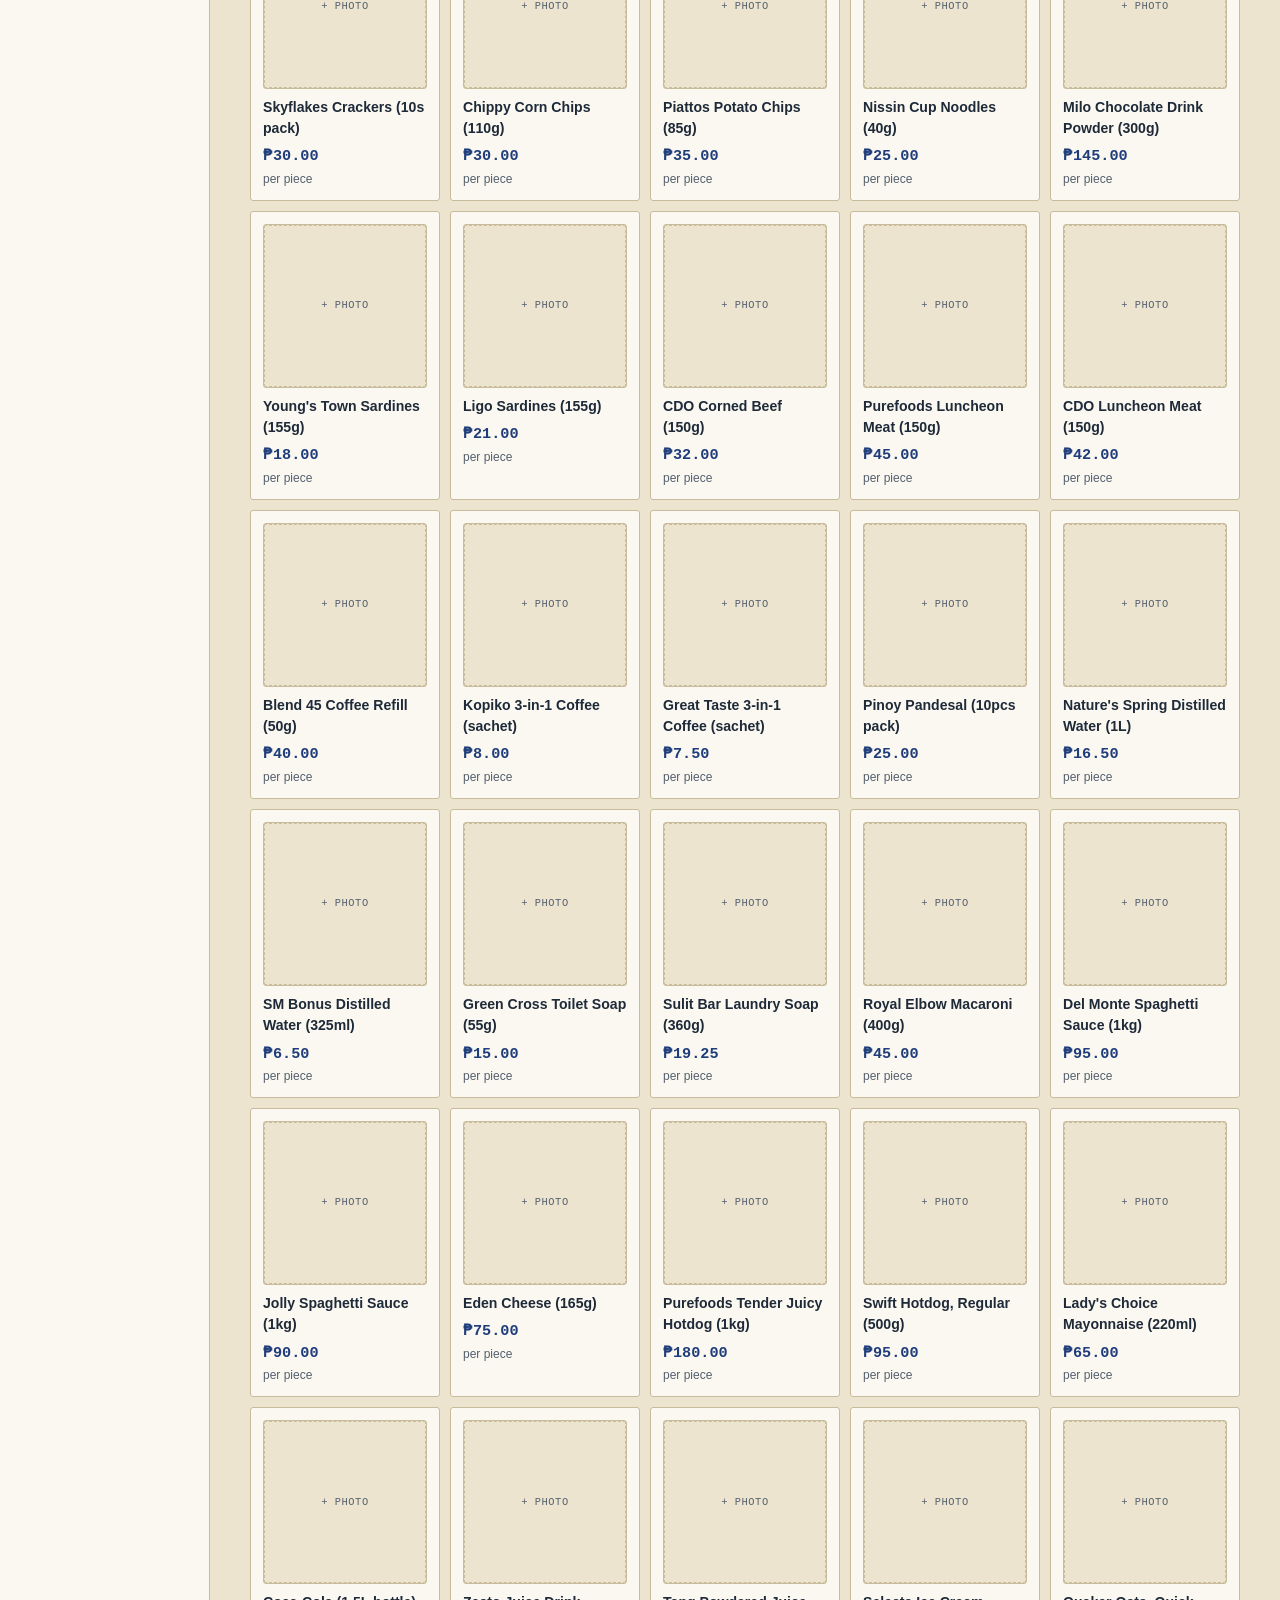
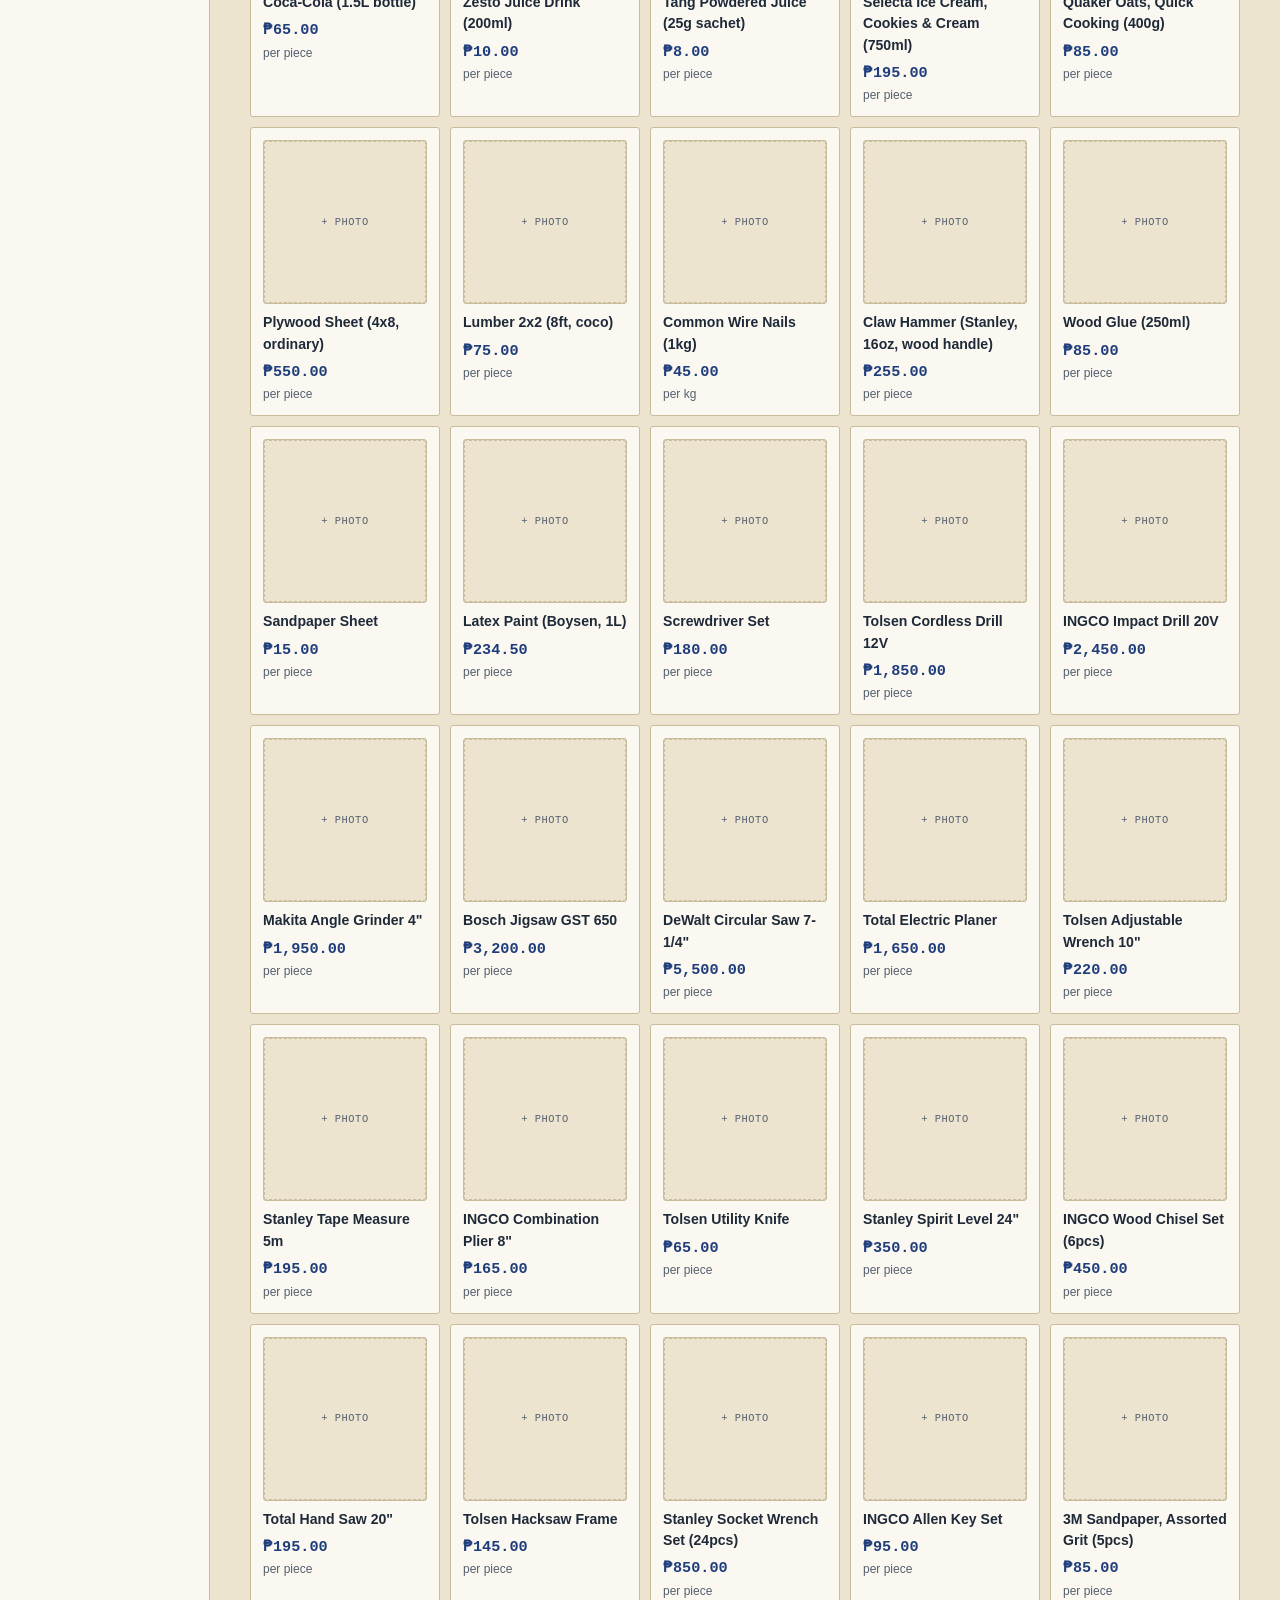
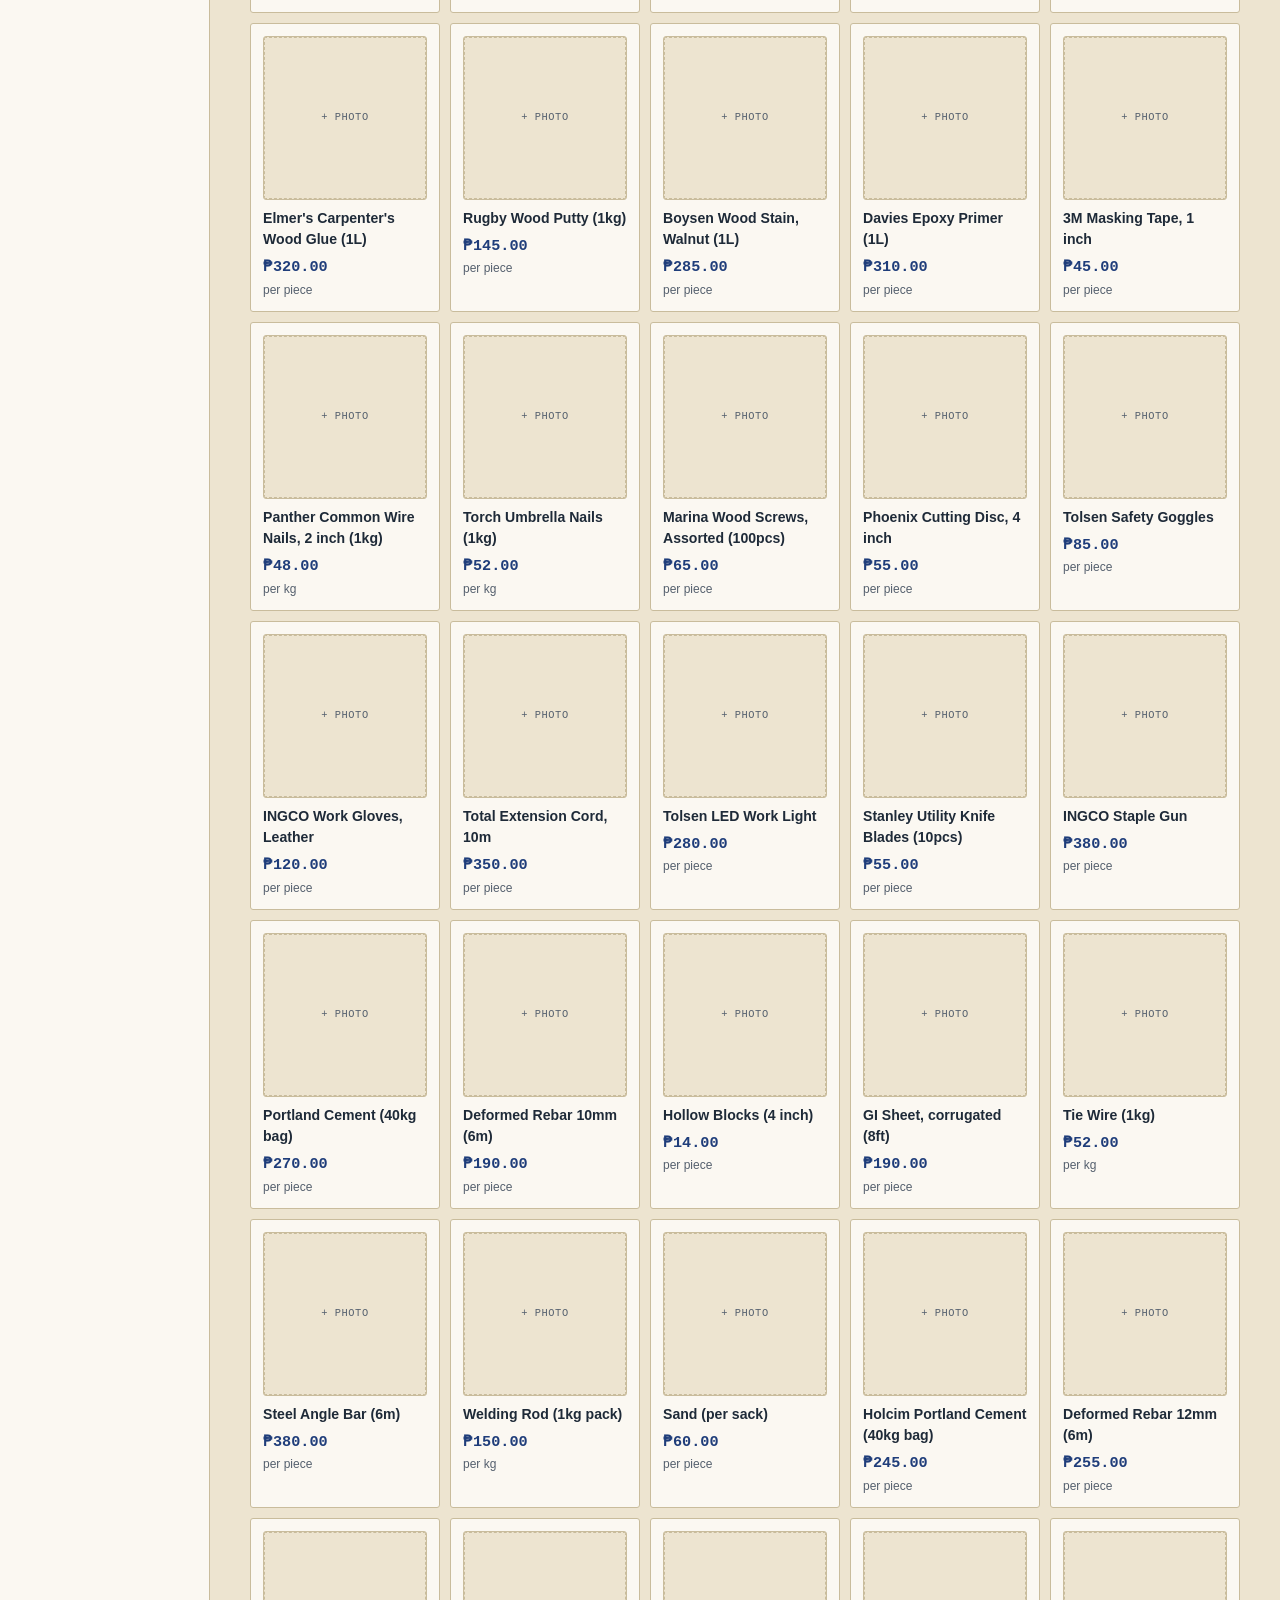
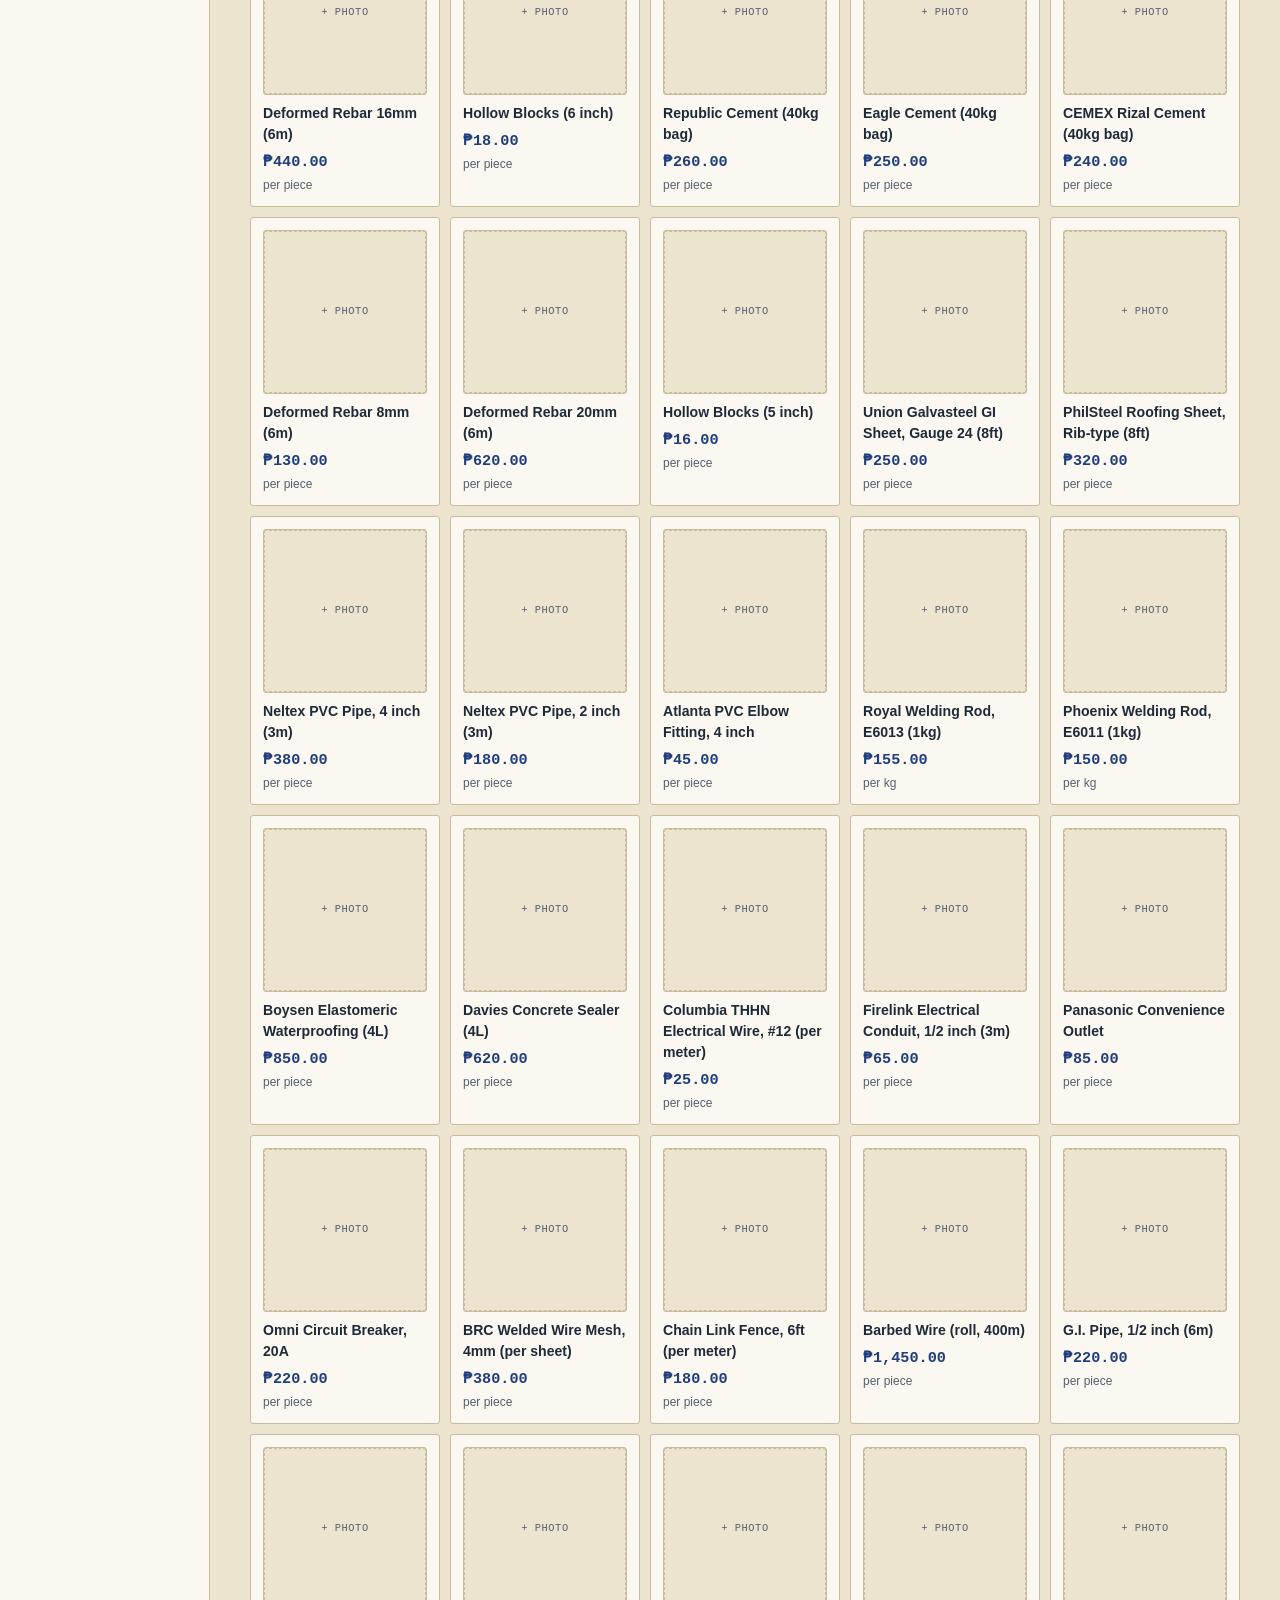
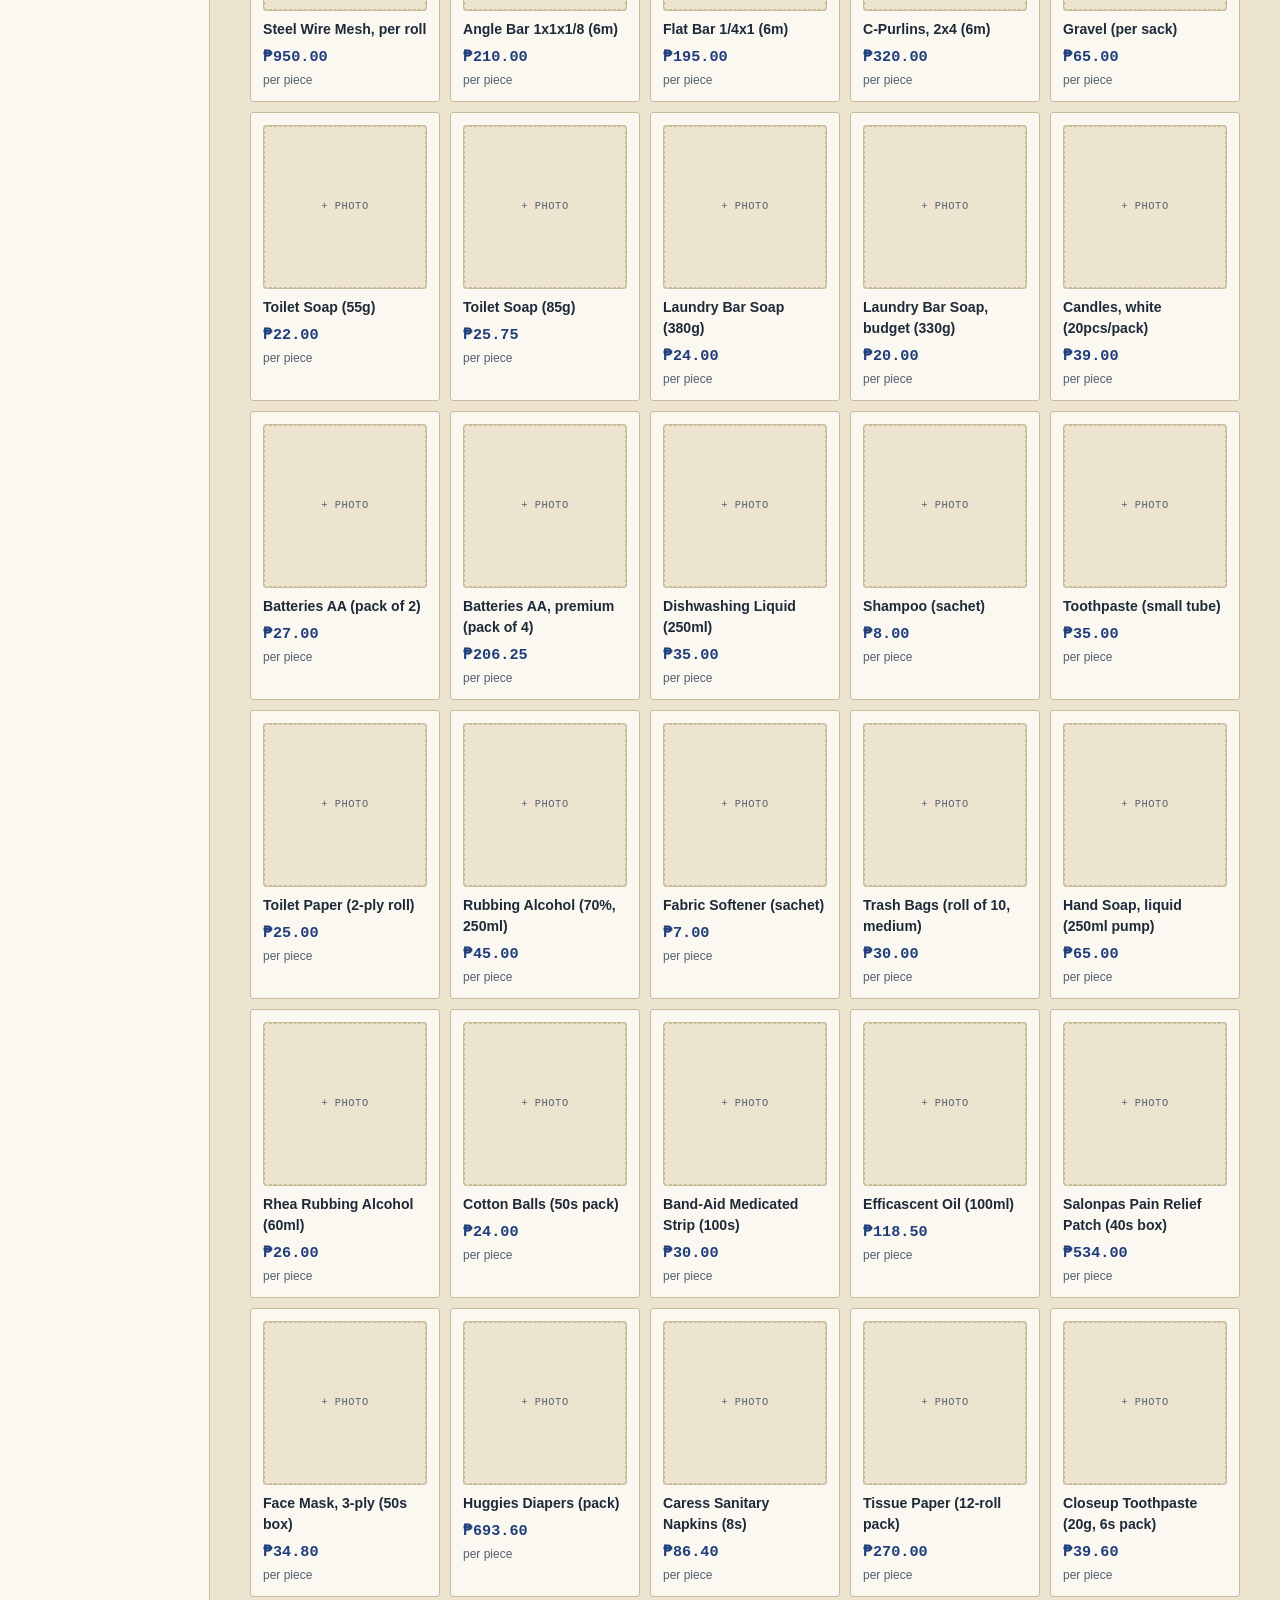
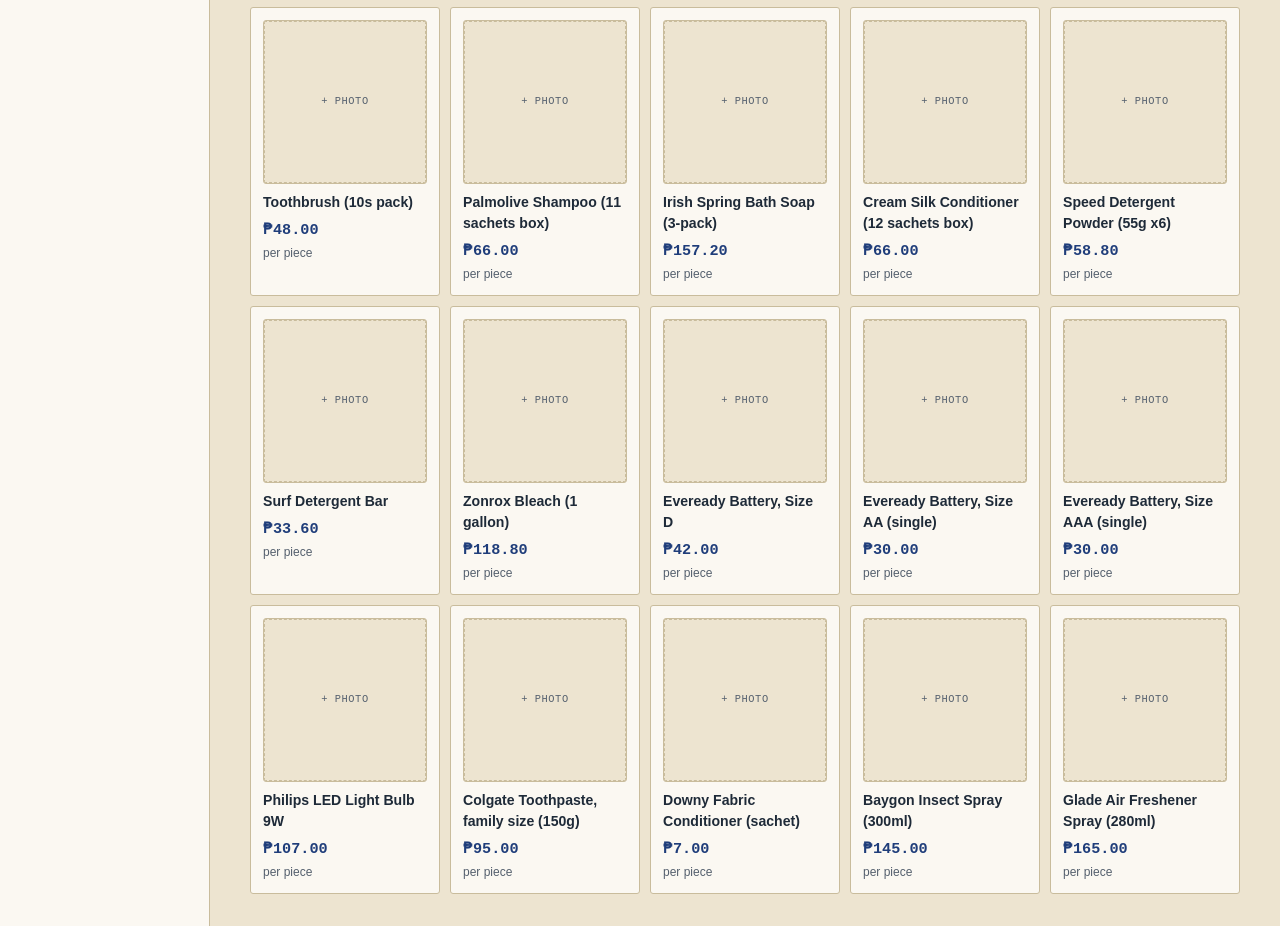
==== commit cc04d33a: "changing of icons to photos implementation batch 1" ====
--- a/app/items.html
+++ b/app/items.html
@@ -67,7 +67,7 @@
 
         grid.innerHTML = '<div class="item-grid">' + results.map(function (item) {
             return '<a class="item-card" href="item_detail.html?id=' + item.id + '">' +
-                '<div class="item-icon">' + getIconSvg(getIconForItem(item)) + '</div>' +
+                renderItemThumb(item) +
                 '<div class="name">' + item.name + '</div>' +
                 '<div class="price">' + formatPeso(item.price) + '</div>' +
                 '<div class="unit">per ' + item.unit + '</div>' +
--- a/app/css/style.css
+++ b/app/css/style.css
@@ -705,4 +705,48 @@
 .item-icon svg {
     width: 100%;
     height: 100%;
+}
+
+/* =========================================================
+      IMAGES FOR ITEM ICONS 
+   =========================================================  */
+
+   .item-thumb {
+    width: 100%;
+    aspect-ratio: 1 / 1;
+    margin-bottom: 8px;
+    border-radius: var(--radius);
+    overflow: hidden;
+    background: var(--paper);
+    border: 1px solid var(--line);
+}
+
+.item-thumb img {
+    width: 100%;
+    height: 100%;
+    object-fit: cover;
+    display: block;
+}
+
+.item-thumb-placeholder {
+    width: 100%;
+    height: 100%;
+    display: none;
+    align-items: center;
+    justify-content: center;
+    flex-direction: column;
+    gap: 4px;
+    color: var(--ink-soft);
+    font-family: 'JetBrains Mono', monospace;
+    font-size: 0.65rem;
+    text-transform: uppercase;
+    letter-spacing: 0.05em;
+    border: 1px dashed var(--line);
+}
+
+.item-detail-thumb {
+    width: 100%;
+    max-width: 260px;
+    aspect-ratio: 1 / 1;
+    margin-bottom: 16px;
 }
